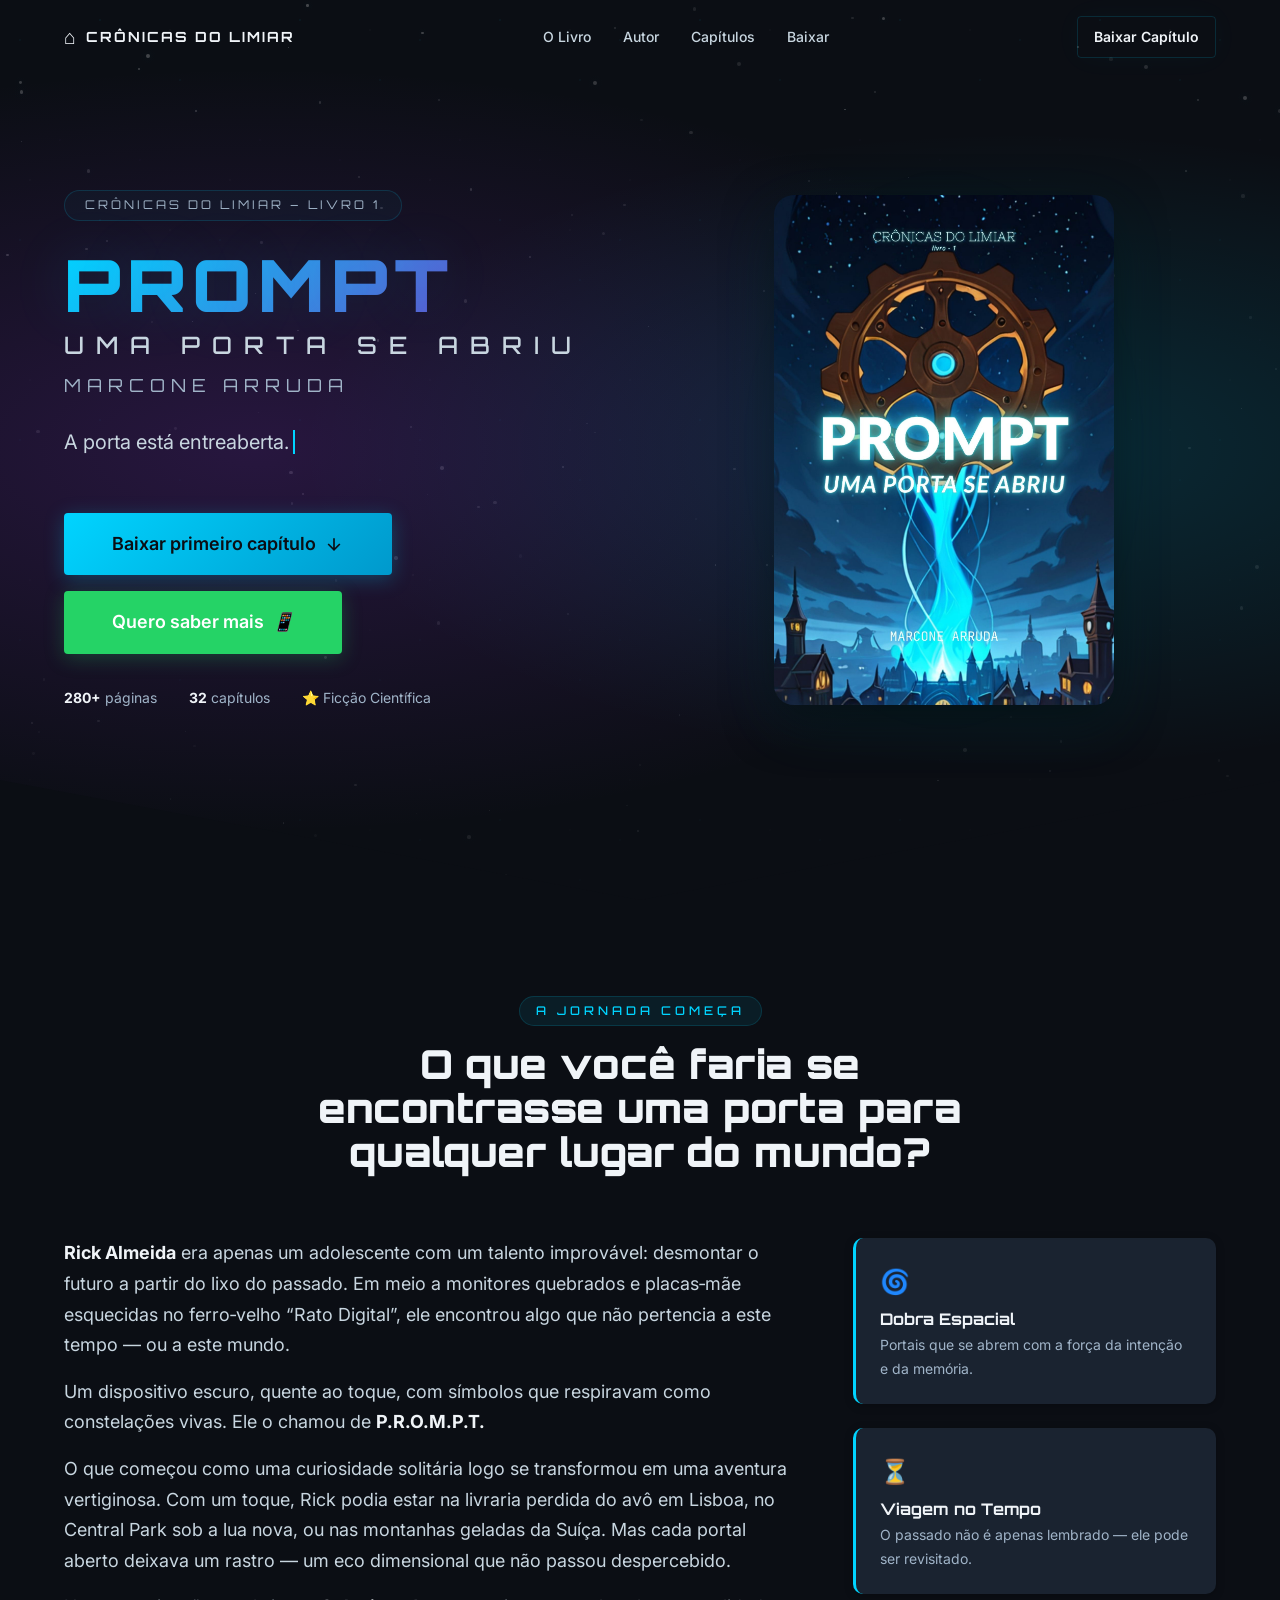
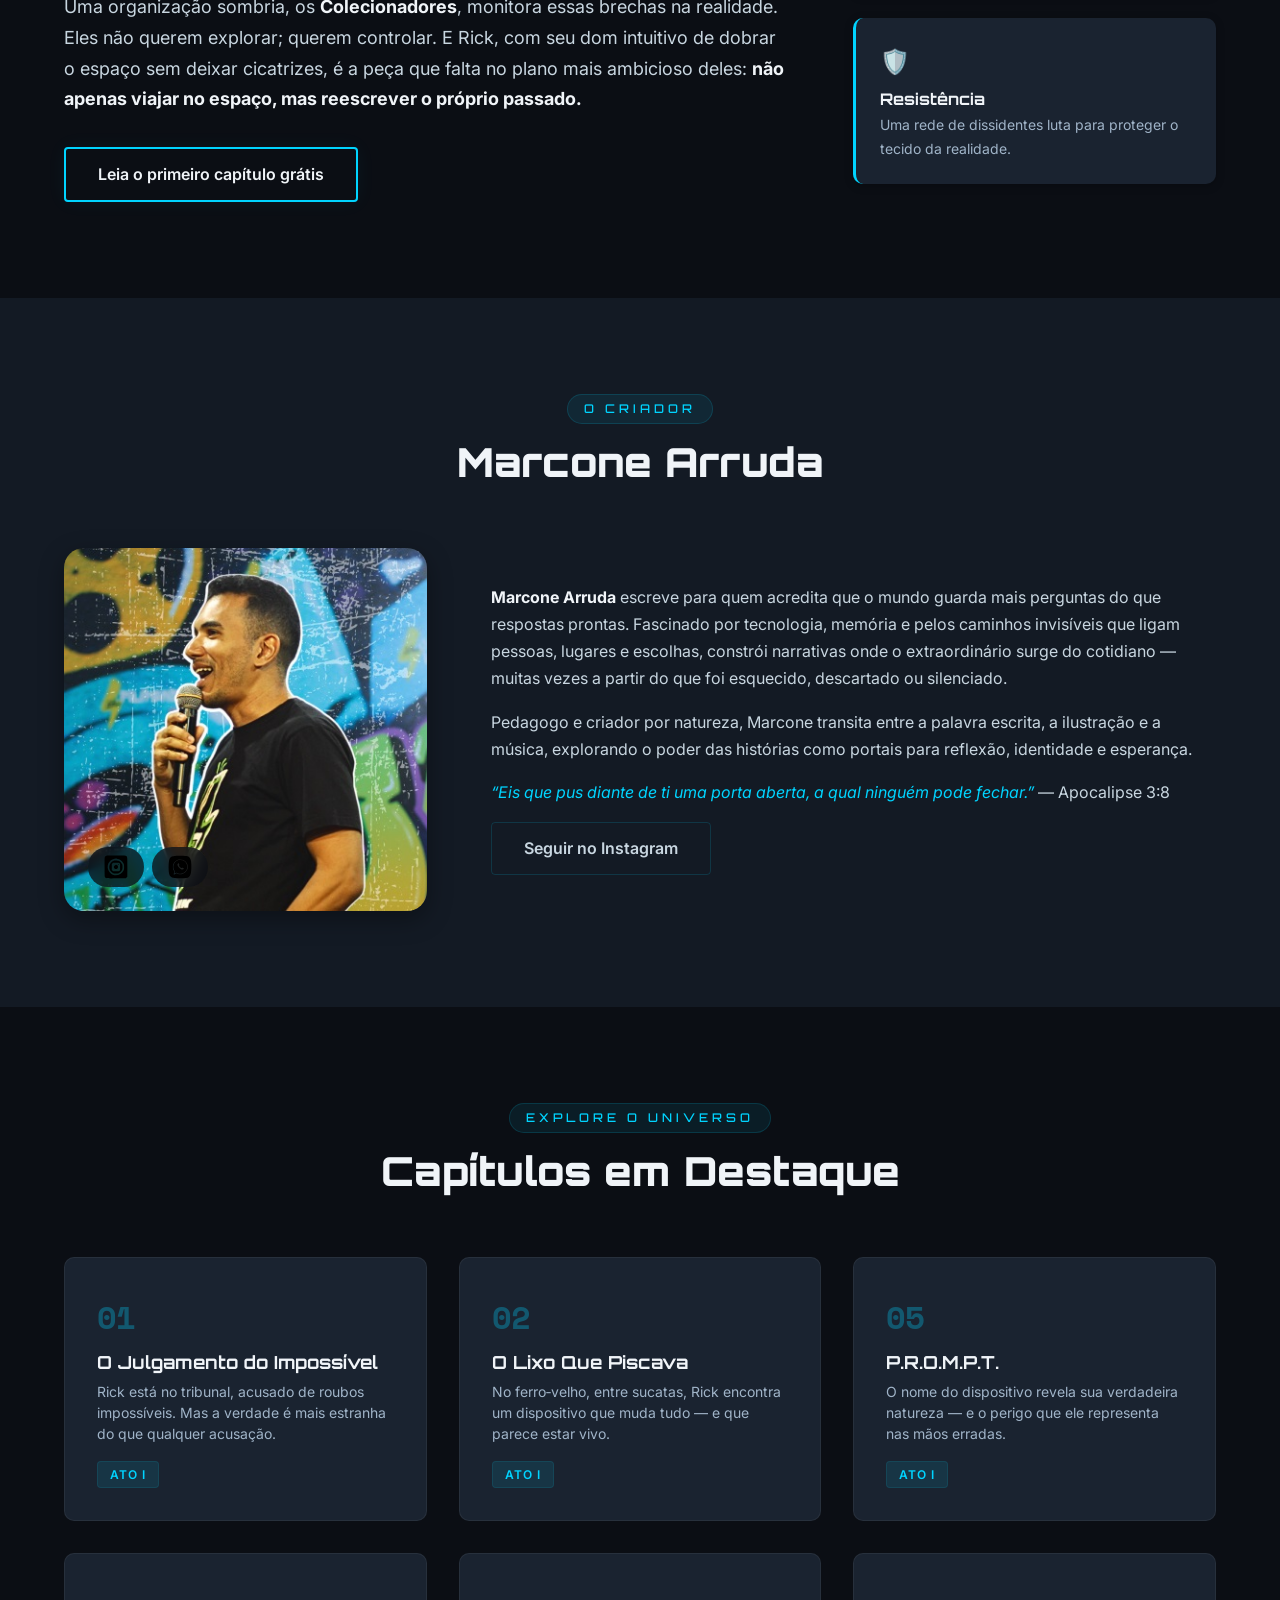
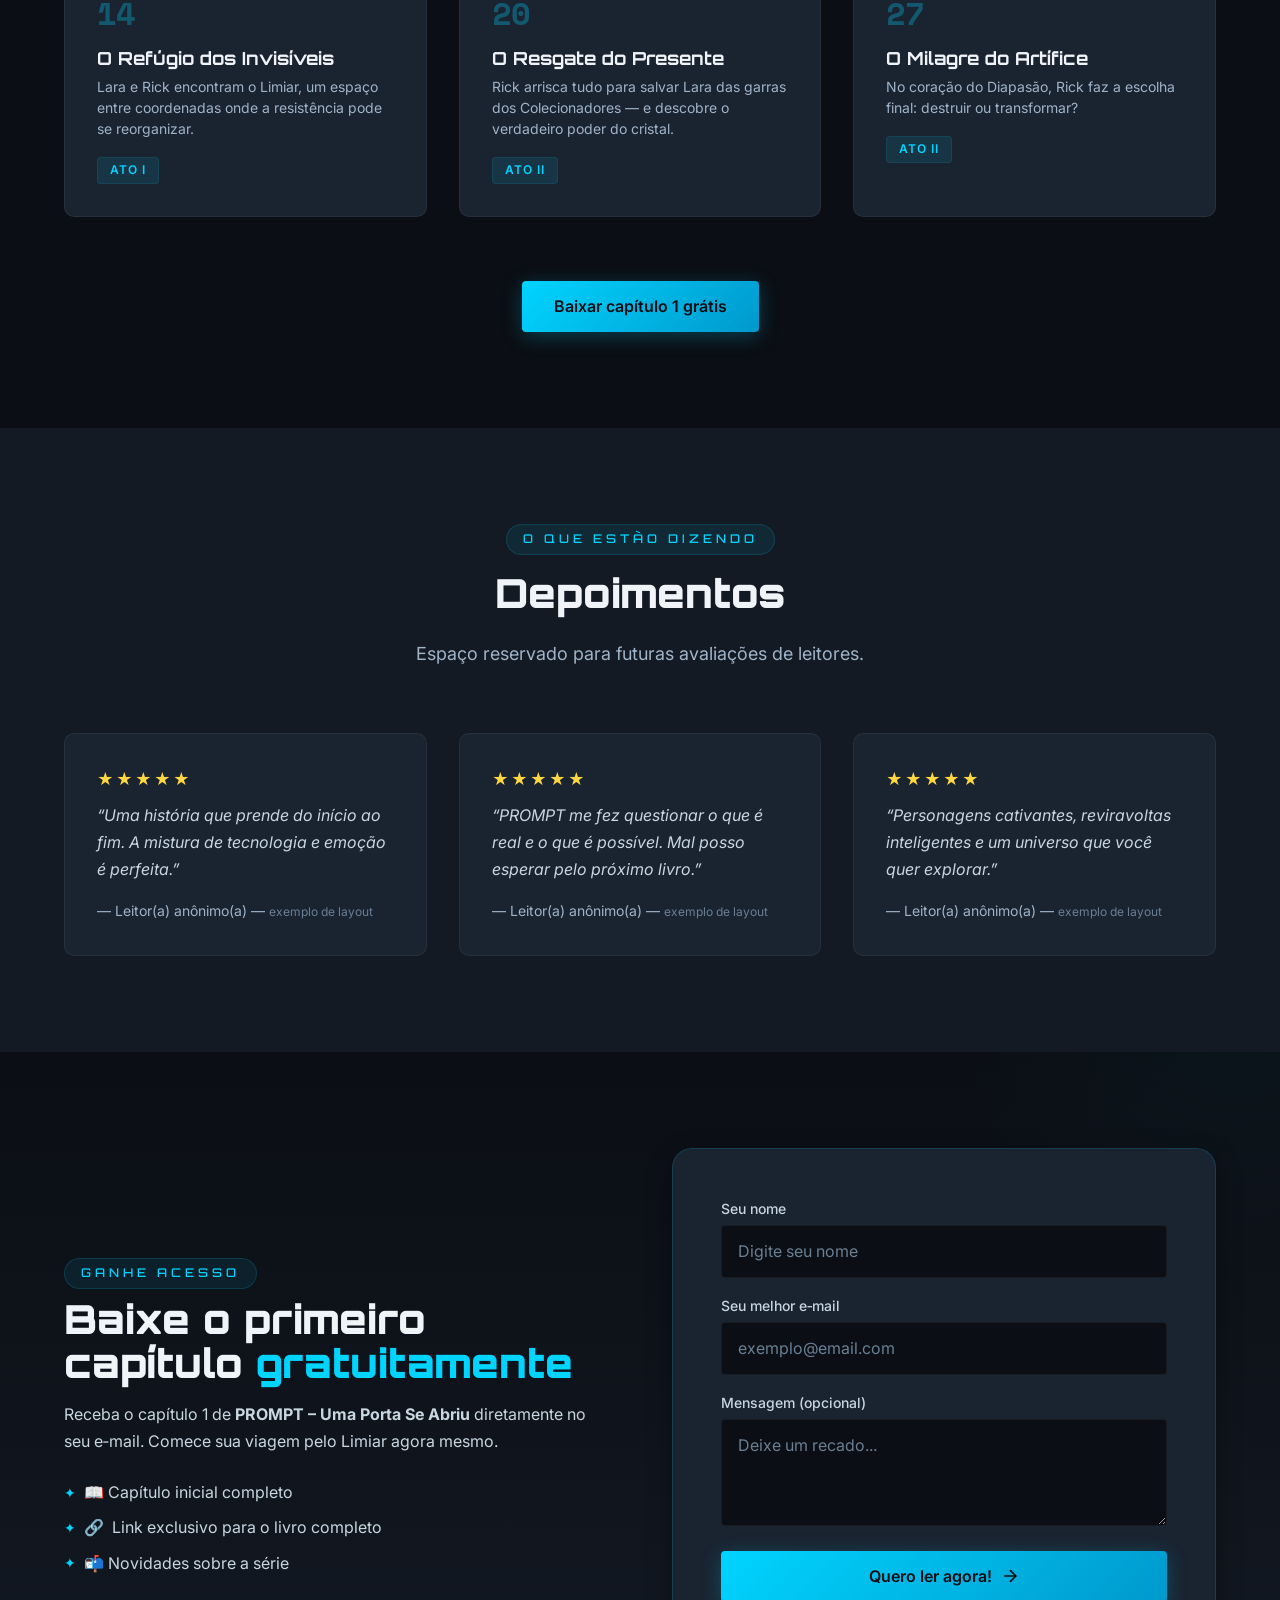
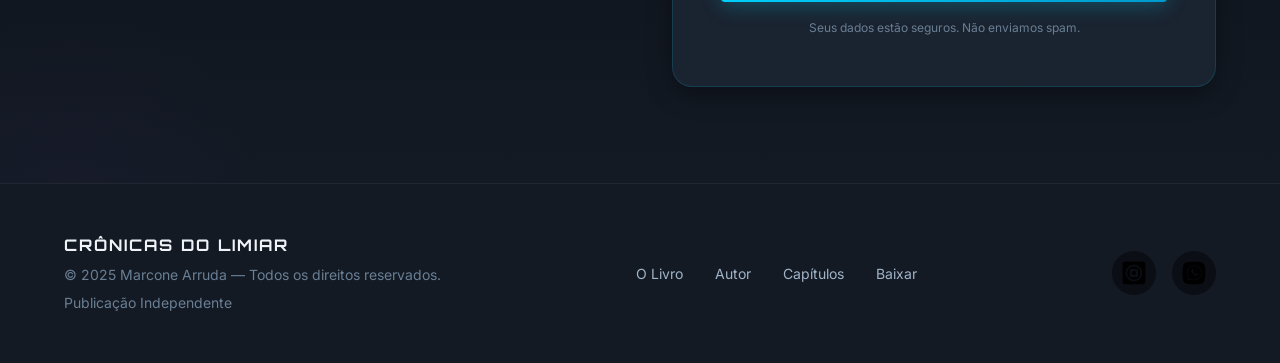
==== index.html @ 70760ee1 "Add files via upload" ====
<!DOCTYPE html>
<html lang="pt-BR">
<head>
    <meta charset="UTF-8" />
    <meta name="viewport" content="width=device-width, initial-scale=1.0" />
    <title>PROMPT – Uma Porta Se Abriu | Marcone Arruda</title>

    <!-- Meta Tags SEO -->
    <meta name="description" content="PROMPT – Uma Porta Se Abriu, livro de ficção científica de Marcone Arruda. Baixe o primeiro capítulo grátis e embarque em uma aventura interdimensional." />
    <meta name="robots" content="index, follow" />
    <link rel="canonical" href="https://marconearruda.com.br/prompt" />

    <!-- Open Graph -->
    <meta property="og:title" content="PROMPT – Uma Porta Se Abriu | Marcone Arruda" />
    <meta property="og:description" content="Viagem no tempo, portais dimensionais e mistério. Descubra o primeiro livro das Crônicas do Limiar." />
    <meta property="og:image" content="https://marconearruda.com.br/assets/capa-prompt.jpg" />
    <meta property="og:url" content="https://marconearruda.com.br/prompt" />
    <meta property="og:type" content="website" />

    <!-- Twitter Card -->
    <meta name="twitter:card" content="summary_large_image" />
    <meta name="twitter:title" content="PROMPT – Uma Porta Se Abriu" />
    <meta name="twitter:description" content="A porta está entreaberta. Você tem coragem de atravessar?" />

    <!-- Schema.org para Livro -->
    <script type="application/ld+json">
    {
        "@context": "https://schema.org",
        "@type": "Book",
        "name": "PROMPT – Uma Porta Se Abriu",
        "author": {
            "@type": "Person",
            "name": "Marcone Arruda"
        },
        "genre": "Ficção Científica",
        "description": "O que você faria se encontrasse uma porta para qualquer lugar do mundo? Rick Almeida descobre um dispositivo que dobra o espaço e o tempo, mas logo se vê caçado por uma organização que quer controlar o próprio tecido da realidade.",
        "inLanguage": "pt-BR",
        "publisher": "Publicação Independente",
        "datePublished": "2025"
    }
    </script>

    <!-- Favicon -->
    <link rel="icon" href="favicon.ico" type="image/x-icon" />
    <link rel="apple-touch-icon" href="assets/icons/icon-192.png" />

    <!-- Pré-conexão e pré-carregamento -->
    <link rel="preconnect" href="https://fonts.googleapis.com" />
    <link rel="preconnect" href="https://fonts.gstatic.com" crossorigin />
    <link href="https://fonts.googleapis.com/css2?family=Orbitron:wght@400;500;700;900&family=Inter:wght@300;400;600;700&family=Space+Mono:wght@400;700&display=swap" rel="stylesheet" />

    <!-- CSS -->
    <link rel="stylesheet" href="css/reset.css" />
    <link rel="stylesheet" href="css/variables.css" />
    <link rel="stylesheet" href="css/style.css" />
    <link rel="stylesheet" href="css/layout.css" />
    <link rel="stylesheet" href="css/components.css" />
    <link rel="stylesheet" href="css/animations.css" />
    <link rel="stylesheet" href="css/responsive.css" />
    <link rel="stylesheet" href="css/utilities.css" />

    <!-- Manifest PWA -->
    <link rel="manifest" href="manifest.json" />
</head>
<body>

    <!-- ============================================================
    HEADER
    ============================================================ -->
    <header class="header" id="header" role="banner">
        <div class="container header__inner">
            <div class="header__logo">
                <a href="#hero" aria-label="Página inicial">
                    <span class="logo-icon">⌂</span>
                    <span class="logo-text">CRÔNICAS DO LIMIAR</span>
                </a>
            </div>
            <nav class="header__nav" aria-label="Navegação principal">
                <ul class="nav__list">
                    <li><a href="#sobre">O Livro</a></li>
                    <li><a href="#autor">Autor</a></li>
                    <li><a href="#capitulos">Capítulos</a></li>
                    <li><a href="#baixar">Baixar</a></li>
                </ul>
            </nav>
            <div class="header__cta">
                <a href="#baixar" class="btn btn--glow btn--small">Baixar Capítulo</a>
            </div>
            <button class="header__menu-toggle" id="menuToggle" aria-label="Abrir menu" aria-expanded="false">
                <span></span><span></span><span></span>
            </button>
        </div>
    </header>

    <!-- ============================================================
    HERO
    ============================================================ -->
    <section class="hero" id="hero" aria-label="Destaque do livro PROMPT">
        <div class="hero__overlay"></div>
        <div class="hero__particles" id="particles"></div>
        <div class="container hero__inner">
            <div class="hero__content">
                <div class="hero__badge">CRÔNICAS DO LIMIAR – LIVRO 1</div>
                <h1 class="hero__title">
                    <span class="title-main">PROMPT</span>
                    <span class="title-sub">UMA PORTA SE ABRIU</span>
                </h1>
                <p class="hero__author">MARCONE ARRUDA</p>
                <p class="hero__tagline">
                    <span class="typing" id="typingEffect"></span>
                </p>
                <div class="hero__actions">
                    <a href="#baixar" class="btn btn--primary btn--large">
                        <span>Baixar primeiro capítulo</span>
                        <svg width="20" height="20" viewBox="0 0 24 24" fill="none" stroke="currentColor" stroke-width="2"><path d="M12 5v14M5 12l7 7 7-7"/></svg>
                    </a>
                    <a href="https://wa.link/zy3h8a" target="_blank" rel="noopener" class="btn btn--whatsapp btn--large">
                        <span>Quero saber mais</span>
                        <i class="icon-whatsapp" aria-hidden="true">📱</i>
                    </a>
                </div>
                <div class="hero__stats">
                    <span class="stat"><strong>280+</strong> páginas</span>
                    <span class="stat"><strong>32</strong> capítulos</span>
                    <span class="stat"><strong>⭐</strong> Ficção Científica</span>
                </div>
            </div>
            <div class="hero__mockup">
                <div class="mockup-book">
                    <img src="assets/images/capa-prompt.jpg" alt="Capa do livro PROMPT – Uma Porta Se Abriu" width="400" height="600" loading="lazy" />
                    <div class="mockup-glow"></div>
                </div>
            </div>
        </div>
        <div class="hero__shape-divider">
            <svg xmlns="http://www.w3.org/2000/svg" viewBox="0 0 1200 120" preserveAspectRatio="none">
                <path d="M0,0 L600,120 L1200,0 L1200,120 L0,120 Z" fill="var(--color-dark)"/>
            </svg>
        </div>
    </section>

    <!-- ============================================================
    SOBRE O LIVRO
    ============================================================ -->
    <section class="section about" id="sobre" aria-label="Sobre o livro">
        <div class="container">
            <div class="section__header">
                <span class="section__label">A Jornada Começa</span>
                <h2 class="section__title">O que você faria se encontrasse uma porta para qualquer lugar do mundo?</h2>
            </div>
            <div class="about__grid">
                <div class="about__text">
                    <p><strong>Rick Almeida</strong> era apenas um adolescente com um talento improvável: desmontar o futuro a partir do lixo do passado. Em meio a monitores quebrados e placas‑mãe esquecidas no ferro‑velho “Rato Digital”, ele encontrou algo que não pertencia a este tempo — ou a este mundo.</p>
                    <p>Um dispositivo escuro, quente ao toque, com símbolos que respiravam como constelações vivas. Ele o chamou de <strong>P.R.O.M.P.T.</strong></p>
                    <p>O que começou como uma curiosidade solitária logo se transformou em uma aventura vertiginosa. Com um toque, Rick podia estar na livraria perdida do avô em Lisboa, no Central Park sob a lua nova, ou nas montanhas geladas da Suíça. Mas cada portal aberto deixava um rastro — um eco dimensional que não passou despercebido.</p>
                    <p>Uma organização sombria, os <strong>Colecionadores</strong>, monitora essas brechas na realidade. Eles não querem explorar; querem controlar. E Rick, com seu dom intuitivo de dobrar o espaço sem deixar cicatrizes, é a peça que falta no plano mais ambicioso deles: <strong>não apenas viajar no espaço, mas reescrever o próprio passado.</strong></p>
                    <div class="about__cta">
                        <a href="#baixar" class="btn btn--secondary">Leia o primeiro capítulo grátis</a>
                    </div>
                </div>
                <div class="about__highlights">
                    <div class="highlight-card">
                        <span class="highlight-icon">🌀</span>
                        <h3>Dobra Espacial</h3>
                        <p>Portais que se abrem com a força da intenção e da memória.</p>
                    </div>
                    <div class="highlight-card">
                        <span class="highlight-icon">⏳</span>
                        <h3>Viagem no Tempo</h3>
                        <p>O passado não é apenas lembrado — ele pode ser revisitado.</p>
                    </div>
                    <div class="highlight-card">
                        <span class="highlight-icon">🛡️</span>
                        <h3>Resistência</h3>
                        <p>Uma rede de dissidentes luta para proteger o tecido da realidade.</p>
                    </div>
                </div>
            </div>
        </div>
    </section>

    <!-- ============================================================
    SOBRE O AUTOR
    ============================================================ -->
    <section class="section author" id="autor" aria-label="Sobre o autor">
        <div class="container">
            <div class="section__header">
                <span class="section__label">O Criador</span>
                <h2 class="section__title">Marcone Arruda</h2>
            </div>
            <div class="author__grid">
                <div class="author__photo">
                    <img src="assets/images/autor-marcone.jpg" alt="Marcone Arruda, autor de PROMPT" width="400" height="400" loading="lazy" />
                    <div class="author__social">
                        <a href="https://www.instagram.com/marconearruda.autor/#" target="_blank" rel="noopener" aria-label="Instagram">
                            <img src="assets/icons/instagram.svg" alt="Instagram" width="24" height="24" loading="lazy" />
                        </a>
                        <a href="https://wa.link/zy3h8a" target="_blank" rel="noopener" aria-label="WhatsApp">
                            <img src="assets/icons/whatsapp.svg" alt="WhatsApp" width="24" height="24" loading="lazy" />
                        </a>
                    </div>
                </div>
                <div class="author__bio">
                    <p><strong>Marcone Arruda</strong> escreve para quem acredita que o mundo guarda mais perguntas do que respostas prontas. Fascinado por tecnologia, memória e pelos caminhos invisíveis que ligam pessoas, lugares e escolhas, constrói narrativas onde o extraordinário surge do cotidiano — muitas vezes a partir do que foi esquecido, descartado ou silenciado.</p>
                    <p>Pedagogo e criador por natureza, Marcone transita entre a palavra escrita, a ilustração e a música, explorando o poder das histórias como portais para reflexão, identidade e esperança.</p>
                    <p><em>“Eis que pus diante de ti uma porta aberta, a qual ninguém pode fechar.”</em> — Apocalipse 3:8</p>
                    <a href="https://www.instagram.com/marconearruda.autor/#" target="_blank" rel="noopener" class="btn btn--outline">Seguir no Instagram</a>
                </div>
            </div>
        </div>
    </section>

    <!-- ============================================================
    CAPÍTULOS EM DESTAQUE
    ============================================================ -->
    <section class="section chapters" id="capitulos" aria-label="Capítulos em destaque">
        <div class="container">
            <div class="section__header">
                <span class="section__label">Explore o Universo</span>
                <h2 class="section__title">Capítulos em Destaque</h2>
            </div>
            <div class="chapters__grid">
                <article class="chapter-card">
                    <div class="chapter-card__number">01</div>
                    <h3>O Julgamento do Impossível</h3>
                    <p>Rick está no tribunal, acusado de roubos impossíveis. Mas a verdade é mais estranha do que qualquer acusação.</p>
                    <span class="chapter-card__badge">ATO I</span>
                </article>
                <article class="chapter-card">
                    <div class="chapter-card__number">02</div>
                    <h3>O Lixo Que Piscava</h3>
                    <p>No ferro‑velho, entre sucatas, Rick encontra um dispositivo que muda tudo — e que parece estar vivo.</p>
                    <span class="chapter-card__badge">ATO I</span>
                </article>
                <article class="chapter-card">
                    <div class="chapter-card__number">05</div>
                    <h3>P.R.O.M.P.T.</h3>
                    <p>O nome do dispositivo revela sua verdadeira natureza — e o perigo que ele representa nas mãos erradas.</p>
                    <span class="chapter-card__badge">ATO I</span>
                </article>
                <article class="chapter-card">
                    <div class="chapter-card__number">14</div>
                    <h3>O Refúgio dos Invisíveis</h3>
                    <p>Lara e Rick encontram o Limiar, um espaço entre coordenadas onde a resistência pode se reorganizar.</p>
                    <span class="chapter-card__badge">ATO I</span>
                </article>
                <article class="chapter-card">
                    <div class="chapter-card__number">20</div>
                    <h3>O Resgate do Presente</h3>
                    <p>Rick arrisca tudo para salvar Lara das garras dos Colecionadores — e descobre o verdadeiro poder do cristal.</p>
                    <span class="chapter-card__badge">ATO II</span>
                </article>
                <article class="chapter-card">
                    <div class="chapter-card__number">27</div>
                    <h3>O Milagre do Artífice</h3>
                    <p>No coração do Diapasão, Rick faz a escolha final: destruir ou transformar?</p>
                    <span class="chapter-card__badge">ATO II</span>
                </article>
            </div>
            <div class="chapters__cta">
                <a href="#baixar" class="btn btn--primary">Baixar capítulo 1 grátis</a>
            </div>
        </div>
    </section>

    <!-- ============================================================
    DEPOIMENTOS ILUSTRATIVOS
    ============================================================ -->
    <section class="section testimonials" id="depoimentos" aria-label="Depoimentos">
        <div class="container">
            <div class="section__header">
                <span class="section__label">O que estão dizendo</span>
                <h2 class="section__title">Depoimentos</h2>
                <p class="section__subtitle">Espaço reservado para futuras avaliações de leitores.</p>
            </div>
            <div class="testimonials__grid">
                <div class="testimonial-card">
                    <div class="testimonial-card__stars">★★★★★</div>
                    <blockquote>
                        <p>“Uma história que prende do início ao fim. A mistura de tecnologia e emoção é perfeita.”</p>
                    </blockquote>
                    <cite>— Leitor(a) anônimo(a) — <span>exemplo de layout</span></cite>
                </div>
                <div class="testimonial-card">
                    <div class="testimonial-card__stars">★★★★★</div>
                    <blockquote>
                        <p>“PROMPT me fez questionar o que é real e o que é possível. Mal posso esperar pelo próximo livro.”</p>
                    </blockquote>
                    <cite>— Leitor(a) anônimo(a) — <span>exemplo de layout</span></cite>
                </div>
                <div class="testimonial-card">
                    <div class="testimonial-card__stars">★★★★★</div>
                    <blockquote>
                        <p>“Personagens cativantes, reviravoltas inteligentes e um universo que você quer explorar.”</p>
                    </blockquote>
                    <cite>— Leitor(a) anônimo(a) — <span>exemplo de layout</span></cite>
                </div>
            </div>
        </div>
    </section>

    <!-- ============================================================
    BAIXAR / FORMULÁRIO
    ============================================================ -->
    <section class="section download" id="baixar" aria-label="Baixe o primeiro capítulo">
        <div class="container">
            <div class="download__wrapper">
                <div class="download__content">
                    <span class="section__label">Ganhe acesso</span>
                    <h2 class="section__title">Baixe o primeiro capítulo <span>gratuitamente</span></h2>
                    <p>Receba o capítulo 1 de <strong>PROMPT – Uma Porta Se Abriu</strong> diretamente no seu e‑mail. Comece sua viagem pelo Limiar agora mesmo.</p>
                    <ul class="download__benefits">
                        <li>📖 Capítulo inicial completo</li>
                        <li>🔗 <a href="https://clubedeautores.com.br/livro/prompt-uma-porta-se-abriu" target="_blank" rel="noopener">Link exclusivo para o livro completo</a></li>
                        <li>📬 Novidades sobre a série</li>
                    </ul>
                </div>
                <div class="download__form">
                    <form id="captureForm" action="https://api.staticforms.dev/submit" method="POST" novalidate>
                        <input type="hidden" name="apiKey" value="sf_b28b453bf885be88f89f8e34" />
                        <input type="hidden" name="subject" value="Novo lead - PROMPT" />
                        <input type="hidden" name="redirectTo" value="https://marconearruda.com.br/obrigado" />

                        <div class="form-group">
                            <label for="formName">Seu nome</label>
                            <input type="text" id="formName" name="name" placeholder="Digite seu nome" required />
                        </div>
                        <div class="form-group">
                            <label for="formEmail">Seu melhor e‑mail</label>
                            <input type="email" id="formEmail" name="email" placeholder="exemplo@email.com" required />
                        </div>
                        <div class="form-group">
                            <label for="formMessage">Mensagem (opcional)</label>
                            <textarea id="formMessage" name="message" rows="3" placeholder="Deixe um recado..."></textarea>
                        </div>
                        <button type="submit" class="btn btn--primary btn--full">
                            <span>Quero ler agora!</span>
                            <svg width="20" height="20" viewBox="0 0 24 24" fill="none" stroke="currentColor" stroke-width="2"><path d="M5 12h14M12 5l7 7-7 7"/></svg>
                        </button>
                        <p class="form-note">Seus dados estão seguros. Não enviamos spam.</p>
                    </form>
                </div>
            </div>
        </div>
    </section>

    <!-- ============================================================
    RODAPÉ
    ============================================================ -->
    <footer class="footer" role="contentinfo">
        <div class="container footer__inner">
            <div class="footer__brand">
                <span class="footer__logo">CRÔNICAS DO LIMIAR</span>
                <p>© 2025 Marcone Arruda — Todos os direitos reservados.</p>
                <p>Publicação Independente</p>
            </div>
            <nav class="footer__nav" aria-label="Navegação do rodapé">
                <ul>
                    <li><a href="#sobre">O Livro</a></li>
                    <li><a href="#autor">Autor</a></li>
                    <li><a href="#capitulos">Capítulos</a></li>
                    <li><a href="#baixar">Baixar</a></li>
                </ul>
            </nav>
            <div class="footer__social">
    <a href="https://www.instagram.com/marconearruda.autor/#" target="_blank" rel="noopener" aria-label="Instagram">
        <img src="assets/icons/instagram.svg" alt="Instagram" width="24" height="24" loading="lazy" />
    </a>
    <a href="https://wa.link/zy3h8a" target="_blank" rel="noopener" aria-label="WhatsApp">
        <img src="assets/icons/whatsapp.svg" alt="WhatsApp" width="24" height="24" loading="lazy" onerror="this.style.display='none'; this.nextElementSibling.style.display='inline';" />
        <span class="social-fallback" style="display:none; font-size:24px;">📱</span>
    </a>
</div>
    </footer>

    <!-- ============================================================
    SCRIPTS
    ============================================================ -->
    <script src="js/script.js" defer></script>
    <script src="js/animations.js" defer></script>
    <script src="js/interactions.js" defer></script>
    <script src="js/navigation.js" defer></script>
    <script src="js/effects.js" defer></script>

    <!-- Service Worker -->
    <script>
        if ('serviceWorker' in navigator) {
            navigator.serviceWorker.register('/service-worker.js')
                .then(() => console.log('Service Worker registrado com sucesso.'));
        }
    </script>
</body>
</html>
---- css/variables.css ----
/* ============================================================
   VARIÁVEIS — DESIGN SYSTEM
   ============================================================ */
:root {
    /* --- Cores --- */
    --color-primary: #00d4ff;
    --color-primary-dark: #0099cc;
    --color-primary-glow: rgba(0, 212, 255, 0.3);

    --color-secondary: #7b2fbe;
    --color-secondary-dark: #5a1f8a;
    --color-secondary-glow: rgba(123, 47, 190, 0.3);

    --color-dark: #0b0e14;
    --color-dark-surface: #131a24;
    --color-dark-card: #1a2330;

    --color-light: #f0f4f8;
    --color-light-muted: #c8d6e0;

    --color-muted: #a0b4c8;
    --color-muted-dark: #6a7f94;

    --color-border: rgba(255, 255, 255, 0.06);
    --color-border-strong: rgba(0, 212, 255, 0.15);

    --color-success: #00e676;
    --color-warning: #ffd740;
    --color-danger: #ff5252;

    /* --- Tipografia --- */
    --font-heading: 'Orbitron', 'Inter', sans-serif;
    --font-body: 'Inter', 'Segoe UI', system-ui, sans-serif;
    --font-mono: 'Space Mono', 'Fira Code', monospace;

    --font-size-base: 1rem;        /* 16px */
    --font-size-sm: 0.875rem;      /* 14px */
    --font-size-xs: 0.75rem;       /* 12px */
    --font-size-lg: 1.125rem;      /* 18px */
    --font-size-xl: 1.25rem;       /* 20px */
    --font-size-2xl: 1.5rem;       /* 24px */
    --font-size-3xl: 2rem;         /* 32px */
    --font-size-4xl: 2.5rem;       /* 40px */
    --font-size-5xl: 3.25rem;      /* 52px */
    --font-size-6xl: 4.5rem;       /* 72px */

    --line-height-tight: 1.1;
    --line-height-normal: 1.5;
    --line-height-relaxed: 1.7;

    --font-weight-light: 300;
    --font-weight-regular: 400;
    --font-weight-medium: 500;
    --font-weight-semibold: 600;
    --font-weight-bold: 700;
    --font-weight-black: 900;

    /* --- Espaçamento --- */
    --space-xs: 0.25rem;   /* 4px */
    --space-sm: 0.5rem;    /* 8px */
    --space-md: 0.75rem;   /* 12px */
    --space-base: 1rem;    /* 16px */
    --space-lg: 1.5rem;    /* 24px */
    --space-xl: 2rem;      /* 32px */
    --space-2xl: 3rem;     /* 48px */
    --space-3xl: 4rem;     /* 64px */
    --space-4xl: 6rem;     /* 96px */
    --space-5xl: 8rem;     /* 128px */

    /* --- Container --- */
    --container-max: 1200px;
    --container-padding: 1.5rem;

    /* --- Bordas --- */
    --radius-sm: 4px;
    --radius-md: 10px;
    --radius-lg: 20px;
    --radius-xl: 30px;
    --radius-full: 9999px;

    /* --- Sombras --- */
    --shadow-sm: 0 2px 8px rgba(0, 0, 0, 0.25);
    --shadow-md: 0 8px 24px rgba(0, 0, 0, 0.35);
    --shadow-lg: 0 16px 48px rgba(0, 0, 0, 0.5);
    --shadow-glow: 0 0 40px var(--color-primary-glow);
    --shadow-glow-secondary: 0 0 40px var(--color-secondary-glow);

    /* --- Transições --- */
    --transition-fast: 0.15s ease;
    --transition-base: 0.3s cubic-bezier(0.4, 0, 0.2, 1);
    --transition-slow: 0.6s cubic-bezier(0.4, 0, 0.2, 1);
    --transition-bounce: 0.5s cubic-bezier(0.34, 1.56, 0.64, 1);

    /* --- Z-index --- */
    --z-header: 1000;
    --z-overlay: 100;
    --z-modal: 2000;
    --z-toast: 3000;
}
---- css/style.css ----
/* ============================================================
   ESTILOS GLOBAIS
   ============================================================ */
body {
    background-color: var(--color-dark);
    color: var(--color-light);
}

/* --- Scrollbar --- */
::-webkit-scrollbar {
    width: 8px;
    height: 8px;
}
::-webkit-scrollbar-track {
    background: var(--color-dark-surface);
}
::-webkit-scrollbar-thumb {
    background: var(--color-primary);
    border-radius: var(--radius-full);
}
::-webkit-scrollbar-thumb:hover {
    background: var(--color-primary-dark);
}

/* --- Seleção --- */
::selection {
    background: var(--color-primary);
    color: var(--color-dark);
}

/* --- Links --- */
a {
    transition: color var(--transition-base);
}
a:hover {
    color: var(--color-primary);
}

/* --- Headings --- */
h1, h2, h3, h4, h5, h6 {
    font-family: var(--font-heading);
    font-weight: var(--font-weight-bold);
    line-height: var(--line-height-tight);
    color: var(--color-light);
}

h1 { font-size: var(--font-size-5xl); }
h2 { font-size: var(--font-size-4xl); }
h3 { font-size: var(--font-size-2xl); }
h4 { font-size: var(--font-size-xl); }

/* --- Section padrão --- */
.section {
    padding: var(--space-4xl) 0;
    position: relative;
}

.section__header {
    text-align: center;
    max-width: 720px;
    margin: 0 auto var(--space-3xl);
}

.section__label {
    display: inline-block;
    font-family: var(--font-heading);
    font-weight: var(--font-weight-medium);
    font-size: var(--font-size-xs);
    letter-spacing: 4px;
    text-transform: uppercase;
    color: var(--color-primary);
    background: rgba(0, 212, 255, 0.08);
    padding: 0.25rem 1rem;
    border-radius: var(--radius-full);
    border: 1px solid rgba(0, 212, 255, 0.15);
    margin-bottom: var(--space-base);
}

.section__title {
    font-size: var(--font-size-4xl);
    font-weight: var(--font-weight-black);
    margin-bottom: var(--space-lg);
}
.section__title span {
    color: var(--color-primary);
}

.section__subtitle {
    font-size: var(--font-size-lg);
    color: var(--color-muted);
    max-width: 600px;
    margin: 0 auto;
}

/* ============================================================
   HERO
   ============================================================ */
.hero {
    position: relative;
    min-height: 100vh;
    display: flex;
    align-items: center;
    overflow: hidden;
    background: var(--color-dark);
}

.hero__overlay {
    position: absolute;
    inset: 0;
    background:
        radial-gradient(ellipse at 20% 50%, rgba(123, 47, 190, 0.25) 0%, transparent 60%),
        radial-gradient(ellipse at 80% 50%, rgba(0, 212, 255, 0.15) 0%, transparent 50%),
        linear-gradient(180deg, rgba(11, 14, 20, 0.7) 0%, rgba(11, 14, 20, 0.9) 100%);
    z-index: 1;
}

.hero__particles {
    position: absolute;
    inset: 0;
    z-index: 0;
    pointer-events: none;
    background-image:
        radial-gradient(1px 1px at 10% 20%, rgba(0, 212, 255, 0.4), transparent),
        radial-gradient(1px 1px at 30% 70%, rgba(123, 47, 190, 0.3), transparent),
        radial-gradient(1px 1px at 50% 10%, rgba(0, 212, 255, 0.5), transparent),
        radial-gradient(1px 1px at 70% 80%, rgba(123, 47, 190, 0.3), transparent),
        radial-gradient(1px 1px at 90% 40%, rgba(0, 212, 255, 0.4), transparent),
        radial-gradient(1px 1px at 15% 90%, rgba(255, 255, 255, 0.2), transparent),
        radial-gradient(1px 1px at 85% 15%, rgba(255, 255, 255, 0.2), transparent);
    background-size: 200px 200px;
    background-repeat: repeat;
    animation: particlesDrift 60s linear infinite;
}

@keyframes particlesDrift {
    0% { transform: translate(0, 0); }
    100% { transform: translate(-100px, -100px); }
}

.hero__inner {
    position: relative;
    z-index: 2;
    display: grid;
    grid-template-columns: 1fr 1fr;
    gap: var(--space-3xl);
    align-items: center;
    padding: var(--space-4xl) 0;
}

.hero__badge {
    display: inline-block;
    font-family: var(--font-heading);
    font-size: var(--font-size-xs);
    letter-spacing: 3px;
    text-transform: uppercase;
    color: var(--color-muted);
    border: 1px solid var(--color-border-strong);
    padding: 0.25rem 1.25rem;
    border-radius: var(--radius-full);
    margin-bottom: var(--space-lg);
    background: rgba(0, 212, 255, 0.03);
}

.hero__title {
    margin-bottom: var(--space-md);
}
.hero__title .title-main {
    display: block;
    font-size: var(--font-size-6xl);
    font-weight: var(--font-weight-black);
    letter-spacing: 6px;
    background: linear-gradient(135deg, var(--color-primary), var(--color-secondary));
    -webkit-background-clip: text;
    -webkit-text-fill-color: transparent;
    background-clip: text;
    text-shadow: 0 0 60px rgba(0, 212, 255, 0.15);
}
.hero__title .title-sub {
    display: block;
    font-size: var(--font-size-2xl);
    font-weight: var(--font-weight-medium);
    letter-spacing: 12px;
    color: var(--color-light-muted);
    margin-top: var(--space-sm);
}

.hero__author {
    font-family: var(--font-heading);
    font-size: var(--font-size-lg);
    letter-spacing: 6px;
    color: var(--color-muted);
    margin-bottom: var(--space-lg);
}

.hero__tagline {
    font-size: var(--font-size-xl);
    color: var(--color-light-muted);
    max-width: 480px;
    margin-bottom: var(--space-2xl);
    min-height: 2.5rem;
}
.hero__tagline .typing {
    border-right: 2px solid var(--color-primary);
    padding-right: 4px;
}

.hero__actions {
    display: flex;
    flex-wrap: wrap;
    gap: var(--space-base);
    margin-bottom: var(--space-xl);
}

.hero__stats {
    display: flex;
    gap: var(--space-xl);
    font-size: var(--font-size-sm);
    color: var(--color-muted);
}
.hero__stats .stat strong {
    color: var(--color-light);
    font-weight: var(--font-weight-bold);
}

/* --- Mockup do livro --- */
.hero__mockup {
    display: flex;
    justify-content: center;
    align-items: center;
}
.mockup-book {
    position: relative;
    max-width: 340px;
    width: 100%;
    border-radius: var(--radius-lg);
    box-shadow: var(--shadow-lg), 0 20px 60px rgba(0, 212, 255, 0.08);
    transition: transform var(--transition-slow), box-shadow var(--transition-slow);
}
.mockup-book:hover {
    transform: translateY(-12px) scale(1.02);
    box-shadow: var(--shadow-lg), 0 30px 80px rgba(0, 212, 255, 0.15);
}
.mockup-book img {
    border-radius: var(--radius-lg);
    width: 100%;
    height: auto;
    display: block;
}
.mockup-glow {
    position: absolute;
    inset: -20px;
    border-radius: var(--radius-xl);
    background: radial-gradient(ellipse at center, rgba(0, 212, 255, 0.12), transparent 70%);
    z-index: -1;
    filter: blur(20px);
    animation: glowPulse 4s ease-in-out infinite;
}

@keyframes glowPulse {
    0%, 100% { opacity: 0.5; transform: scale(1); }
    50% { opacity: 1; transform: scale(1.05); }
}

/* --- Shape Divider --- */
.hero__shape-divider {
    position: absolute;
    bottom: 0;
    left: 0;
    width: 100%;
    z-index: 2;
    pointer-events: none;
    line-height: 0;
}
.hero__shape-divider svg {
    display: block;
    width: 100%;
    height: 120px;
}

/* ============================================================
   SOBRE
   ============================================================ */
.about__grid {
    display: grid;
    grid-template-columns: 2fr 1fr;
    gap: var(--space-3xl);
    align-items: start;
}

.about__text p {
    margin-bottom: var(--space-base);
    color: var(--color-light-muted);
    font-size: var(--font-size-lg);
    line-height: var(--line-height-relaxed);
}
.about__text p strong {
    color: var(--color-light);
}

.about__cta {
    margin-top: var(--space-xl);
}

.about__highlights {
    display: flex;
    flex-direction: column;
    gap: var(--space-lg);
}
.highlight-card {
    background: var(--color-dark-card);
    padding: var(--space-lg);
    border-radius: var(--radius-md);
    border-left: 3px solid var(--color-primary);
    transition: transform var(--transition-base), box-shadow var(--transition-base);
    box-shadow: var(--shadow-sm);
}
.highlight-card:hover {
    transform: translateX(6px);
    box-shadow: var(--shadow-md);
}
.highlight-card .highlight-icon {
    font-size: var(--font-size-2xl);
    display: block;
    margin-bottom: var(--space-sm);
}
.highlight-card h3 {
    font-size: var(--font-size-base);
    font-weight: var(--font-weight-bold);
    margin-bottom: var(--space-xs);
}
.highlight-card p {
    font-size: var(--font-size-sm);
    color: var(--color-muted);
}

/* ============================================================
   AUTOR
   ============================================================ */
.author {
    background: var(--color-dark-surface);
}

.author__grid {
    display: grid;
    grid-template-columns: 1fr 2fr;
    gap: var(--space-3xl);
    align-items: center;
}

.author__photo {
    position: relative;
    border-radius: var(--radius-lg);
    overflow: hidden;
    box-shadow: var(--shadow-md);
}
.author__photo img {
    width: 100%;
    aspect-ratio: 1 / 1;
    object-fit: cover;
    display: block;
    transition: transform var(--transition-slow);
}
.author__photo:hover img {
    transform: scale(1.02);
}
.author__social {
    position: absolute;
    bottom: var(--space-lg);
    left: var(--space-lg);
    display: flex;
    gap: var(--space-sm);
}
.author__social a {
    background: rgba(11, 14, 20, 0.75);
    backdrop-filter: blur(8px);
    padding: var(--space-sm) var(--space-base);
    border-radius: var(--radius-full);
    font-size: var(--font-size-lg);
    color: var(--color-light);
    transition: transform var(--transition-base), background var(--transition-base);
}
.author__social a:hover {
    transform: scale(1.1);
    background: var(--color-primary);
    color: var(--color-dark);
}

.author__bio p {
    margin-bottom: var(--space-base);
    color: var(--color-light-muted);
    font-size: var(--font-size-base);
    line-height: var(--line-height-relaxed);
}
.author__bio p strong {
    color: var(--color-light);
}
.author__bio p em {
    color: var(--color-primary);
    font-style: italic;
}

/* ============================================================
   CAPÍTULOS
   ============================================================ */
.chapters__grid {
    display: grid;
    grid-template-columns: repeat(3, 1fr);
    gap: var(--space-xl);
    margin-bottom: var(--space-3xl);
}

.chapter-card {
    background: var(--color-dark-card);
    padding: var(--space-xl);
    border-radius: var(--radius-md);
    border: 1px solid var(--color-border);
    transition: transform var(--transition-base), border-color var(--transition-base), box-shadow var(--transition-base);
    position: relative;
    overflow: hidden;
}
.chapter-card::before {
    content: '';
    position: absolute;
    top: 0;
    left: 0;
    right: 0;
    height: 3px;
    background: linear-gradient(90deg, var(--color-primary), var(--color-secondary));
    opacity: 0;
    transition: opacity var(--transition-base);
}
.chapter-card:hover {
    transform: translateY(-6px);
    border-color: var(--color-border-strong);
    box-shadow: var(--shadow-md);
}
.chapter-card:hover::before {
    opacity: 1;
}

.chapter-card__number {
    font-family: var(--font-mono);
    font-size: var(--font-size-3xl);
    font-weight: var(--font-weight-bold);
    color: var(--color-primary);
    opacity: 0.3;
    margin-bottom: var(--space-sm);
    letter-spacing: -1px;
}
.chapter-card h3 {
    font-size: var(--font-size-lg);
    font-weight: var(--font-weight-bold);
    margin-bottom: var(--space-sm);
    color: var(--color-light);
}
.chapter-card p {
    font-size: var(--font-size-sm);
    color: var(--color-muted);
    line-height: var(--line-height-normal);
    margin-bottom: var(--space-base);
}
.chapter-card__badge {
    display: inline-block;
    font-size: var(--font-size-xs);
    font-weight: var(--font-weight-semibold);
    text-transform: uppercase;
    letter-spacing: 1px;
    padding: 0.15rem 0.75rem;
    border-radius: var(--radius-sm);
    background: rgba(0, 212, 255, 0.1);
    color: var(--color-primary);
    border: 1px solid rgba(0, 212, 255, 0.1);
}

.chapters__cta {
    text-align: center;
}

/* ============================================================
   DEPOIMENTOS
   ============================================================ */
.testimonials {
    background: var(--color-dark-surface);
}

.testimonials__grid {
    display: grid;
    grid-template-columns: repeat(3, 1fr);
    gap: var(--space-xl);
}

.testimonial-card {
    background: var(--color-dark-card);
    padding: var(--space-xl);
    border-radius: var(--radius-md);
    border: 1px solid var(--color-border);
    transition: transform var(--transition-base), box-shadow var(--transition-base);
}
.testimonial-card:hover {
    transform: translateY(-4px);
    box-shadow: var(--shadow-md);
}
.testimonial-card__stars {
    color: #ffd740;
    font-size: var(--font-size-base);
    letter-spacing: 2px;
    margin-bottom: var(--space-sm);
}
.testimonial-card blockquote {
    font-style: italic;
    color: var(--color-light-muted);
    font-size: var(--font-size-base);
    line-height: var(--line-height-relaxed);
    margin-bottom: var(--space-base);
}
.testimonial-card cite {
    font-style: normal;
    font-size: var(--font-size-sm);
    color: var(--color-muted);
    display: block;
}
.testimonial-card cite span {
    font-size: var(--font-size-xs);
    color: var(--color-muted-dark);
}

/* ============================================================
   DOWNLOAD / FORMULÁRIO
   ============================================================ */
.download {
    background: linear-gradient(180deg, var(--color-dark) 0%, var(--color-dark-surface) 100%);
    position: relative;
    overflow: hidden;
}
.download::before {
    content: '';
    position: absolute;
    top: -50%;
    right: -20%;
    width: 600px;
    height: 600px;
    background: radial-gradient(circle, rgba(0, 212, 255, 0.04), transparent 70%);
    border-radius: 50%;
    pointer-events: none;
}
.download::after {
    content: '';
    position: absolute;
    bottom: -30%;
    left: -10%;
    width: 400px;
    height: 400px;
    background: radial-gradient(circle, rgba(123, 47, 190, 0.04), transparent 70%);
    border-radius: 50%;
    pointer-events: none;
}

.download__wrapper {
    position: relative;
    z-index: 1;
    display: grid;
    grid-template-columns: 1fr 1fr;
    gap: var(--space-3xl);
    align-items: center;
}

.download__content .section__label {
    margin-bottom: var(--space-sm);
}
.download__content .section__title {
    margin-bottom: var(--space-base);
}
.download__content p {
    color: var(--color-light-muted);
    font-size: var(--font-size-base);
    line-height: var(--line-height-relaxed);
    margin-bottom: var(--space-lg);
}

.download__benefits {
    display: flex;
    flex-direction: column;
    gap: var(--space-sm);
}
.download__benefits li {
    font-size: var(--font-size-base);
    color: var(--color-light-muted);
    display: flex;
    align-items: center;
    gap: var(--space-sm);
}
.download__benefits li::before {
    content: '✦';
    color: var(--color-primary);
    font-size: var(--font-size-sm);
}

.download__form {
    background: var(--color-dark-card);
    padding: var(--space-2xl);
    border-radius: var(--radius-lg);
    border: 1px solid var(--color-border-strong);
    backdrop-filter: blur(4px);
    box-shadow: var(--shadow-md);
}

.form-group {
    margin-bottom: var(--space-base);
}
.form-group label {
    display: block;
    font-size: var(--font-size-sm);
    font-weight: var(--font-weight-medium);
    color: var(--color-light-muted);
    margin-bottom: var(--space-xs);
}
.form-group input,
.form-group textarea {
    width: 100%;
    padding: var(--space-md) var(--space-base);
    background: var(--color-dark);
    border: 1px solid var(--color-border);
    border-radius: var(--radius-sm);
    color: var(--color-light);
    transition: border-color var(--transition-base), box-shadow var(--transition-base);
    font-size: var(--font-size-base);
}
.form-group input:focus,
.form-group textarea:focus {
    outline: none;
    border-color: var(--color-primary);
    box-shadow: 0 0 0 3px rgba(0, 212, 255, 0.1);
}
.form-group input::placeholder,
.form-group textarea::placeholder {
    color: var(--color-muted-dark);
}

.form-note {
    font-size: var(--font-size-xs);
    color: var(--color-muted-dark);
    text-align: center;
    margin-top: var(--space-base);
}

/* ============================================================
   RODAPÉ
   ============================================================ */
.footer {
    background: var(--color-dark-surface);
    border-top: 1px solid var(--color-border);
    padding: var(--space-2xl) 0;
}

.footer__inner {
    display: flex;
    justify-content: space-between;
    align-items: center;
    flex-wrap: wrap;
    gap: var(--space-lg);
}

.footer__logo {
    font-family: var(--font-heading);
    font-weight: var(--font-weight-bold);
    font-size: var(--font-size-base);
    color: var(--color-light);
    letter-spacing: 2px;
}
.footer__brand p {
    font-size: var(--font-size-sm);
    color: var(--color-muted-dark);
    margin-top: var(--space-xs);
}

.footer__nav ul {
    display: flex;
    gap: var(--space-xl);
    flex-wrap: wrap;
}
.footer__nav a {
    font-size: var(--font-size-sm);
    color: var(--color-muted);
    transition: color var(--transition-base);
}
.footer__nav a:hover {
    color: var(--color-primary);
}

.footer__social {
    display: flex;
    gap: var(--space-base);
}
.footer__social a {
    font-size: var(--font-size-xl);
    padding: var(--space-sm);
    border-radius: var(--radius-full);
    background: var(--color-dark);
    transition: transform var(--transition-base), background var(--transition-base), color var(--transition-base);
    color: var(--color-muted);
    display: flex;
    align-items: center;
    justify-content: center;
    width: 44px;
    height: 44px;
}
.footer__social a:hover {
    transform: translateY(-3px);
    background: var(--color-primary);
    color: var(--color-dark);
}
.hero__inner {
    position: relative;
    z-index: 2;
}

.hero__stats {
    position: relative;
    z-index: 3; /* garante que fique acima do overlay */
}

.hero__inner {
    position: relative;
    z-index: 5; /* maior que o overlay */
}

.hero__overlay {
    z-index: 1; /* mantém atrás */
}

.hero__stats {
    position: relative;
    z-index: 6; /* ainda mais alto */
}
---- css/layout.css ----
/* ============================================================
   LAYOUT — CONTAINER, GRID, FLEX
   ============================================================ */
.container {
    max-width: var(--container-max);
    margin: 0 auto;
    padding: 0 var(--container-padding);
    width: 100%;
}

/* ============================================================
   HEADER
   ============================================================ */
.header {
    position: fixed;
    top: 0;
    left: 0;
    width: 100%;
    z-index: var(--z-header);
    padding: var(--space-base) 0;
    transition: background var(--transition-base), box-shadow var(--transition-base);
    background: transparent;
}
.header.scrolled {
    background: rgba(11, 14, 20, 0.85);
    backdrop-filter: blur(16px);
    box-shadow: 0 4px 20px rgba(0, 0, 0, 0.4);
}
.header__inner {
    display: flex;
    justify-content: space-between;
    align-items: center;
}

.header__logo a {
    display: flex;
    align-items: center;
    gap: var(--space-sm);
    font-family: var(--font-heading);
    font-weight: var(--font-weight-bold);
    font-size: var(--font-size-sm);
    letter-spacing: 2px;
    color: var(--color-light);
    transition: color var(--transition-base);
}
.header__logo a:hover {
    color: var(--color-primary);
}
.logo-icon {
    font-size: var(--font-size-xl);
}

.nav__list {
    display: flex;
    gap: var(--space-xl);
    align-items: center;
}
.nav__list a {
    font-size: var(--font-size-sm);
    font-weight: var(--font-weight-medium);
    color: var(--color-light-muted);
    transition: color var(--transition-base);
    position: relative;
}
.nav__list a::after {
    content: '';
    position: absolute;
    bottom: -4px;
    left: 0;
    width: 0;
    height: 2px;
    background: var(--color-primary);
    transition: width var(--transition-base);
}
.nav__list a:hover {
    color: var(--color-light);
}
.nav__list a:hover::after {
    width: 100%;
}
.nav__list a:focus-visible::after {
    width: 100%;
}

.header__menu-toggle {
    display: none;
    flex-direction: column;
    gap: 5px;
    background: none;
    border: none;
    padding: 4px;
    cursor: pointer;
}
.header__menu-toggle span {
    display: block;
    width: 28px;
    height: 2px;
    background: var(--color-light);
    border-radius: 2px;
    transition: transform var(--transition-base), opacity var(--transition-base);
    transform-origin: center;
}
.header__menu-toggle.active span:nth-child(1) {
    transform: rotate(45deg) translate(5px, 5px);
}
.header__menu-toggle.active span:nth-child(2) {
    opacity: 0;
}
.header__menu-toggle.active span:nth-child(3) {
    transform: rotate(-45deg) translate(5px, -5px);
}
---- css/components.css ----
/* ============================================================
   COMPONENTES — BOTÕES, CARDS, BADGES, FORMS
   ============================================================ */

/* --- Botões --- */
.btn {
    display: inline-flex;
    align-items: center;
    justify-content: center;
    gap: var(--space-sm);
    font-family: var(--font-body);
    font-weight: var(--font-weight-semibold);
    font-size: var(--font-size-base);
    padding: var(--space-md) var(--space-xl);
    border-radius: var(--radius-sm);
    border: none;
    text-decoration: none;
    transition: transform var(--transition-base), box-shadow var(--transition-base), background var(--transition-base), color var(--transition-base);
    cursor: pointer;
    position: relative;
    overflow: hidden;
}

/* Ripple effect via JS, mas base */
.btn::after {
    content: '';
    position: absolute;
    inset: 0;
    border-radius: inherit;
    background: transparent;
    transition: background var(--transition-base);
}

.btn--primary {
    background: linear-gradient(135deg, var(--color-primary), var(--color-primary-dark));
    color: var(--color-dark);
    box-shadow: 0 4px 20px rgba(0, 212, 255, 0.25);
}
.btn--primary:hover {
    transform: translateY(-3px);
    box-shadow: 0 8px 32px rgba(0, 212, 255, 0.35);
}
.btn--primary:active {
    transform: scale(0.97);
}

.btn--secondary {
    background: transparent;
    color: var(--color-light);
    border: 2px solid var(--color-primary);
    box-shadow: 0 0 20px rgba(0, 212, 255, 0.05);
}
.btn--secondary:hover {
    background: var(--color-primary);
    color: var(--color-dark);
    box-shadow: 0 4px 24px rgba(0, 212, 255, 0.25);
    transform: translateY(-3px);
}

.btn--outline {
    background: transparent;
    color: var(--color-light-muted);
    border: 1px solid var(--color-border-strong);
}
.btn--outline:hover {
    border-color: var(--color-primary);
    color: var(--color-primary);
    transform: translateY(-2px);
    box-shadow: 0 4px 20px rgba(0, 212, 255, 0.05);
}

.btn--whatsapp {
    background: #25D366;
    color: #fff;
    box-shadow: 0 4px 20px rgba(37, 211, 102, 0.25);
}
.btn--whatsapp:hover {
    transform: translateY(-3px);
    box-shadow: 0 8px 32px rgba(37, 211, 102, 0.35);
}

.btn--glow {
    background: transparent;
    color: var(--color-light);
    border: 1px solid var(--color-border-strong);
    box-shadow: 0 0 30px rgba(0, 212, 255, 0.03);
}
.btn--glow:hover {
    border-color: var(--color-primary);
    box-shadow: 0 0 40px rgba(0, 212, 255, 0.08);
    transform: translateY(-2px);
}

.btn--small {
    font-size: var(--font-size-sm);
    padding: var(--space-sm) var(--space-base);
}
.btn--large {
    font-size: var(--font-size-lg);
    padding: var(--space-base) var(--space-2xl);
}
.btn--full {
    width: 100%;
    justify-content: center;
}

.btn svg {
    flex-shrink: 0;
}

/* --- Formulário --- */
.form-group.is-error input,
.form-group.is-error textarea {
    border-color: var(--color-danger);
    box-shadow: 0 0 0 3px rgba(255, 82, 82, 0.1);
}
.form-group .error-message {
    font-size: var(--font-size-xs);
    color: var(--color-danger);
    margin-top: var(--space-xs);
    display: none;
}
.form-group.is-error .error-message {
    display: block;
}

/* Sucesso do formulário (via JS) */
.form-success {
    display: none;
    text-align: center;
    padding: var(--space-xl);
    background: rgba(0, 230, 118, 0.05);
    border: 1px solid rgba(0, 230, 118, 0.2);
    border-radius: var(--radius-md);
    color: var(--color-success);
}
.form-success.visible {
    display: block;
}
.form-success .success-icon {
    font-size: var(--font-size-4xl);
    display: block;
    margin-bottom: var(--space-base);
}

/* --- Loading spinner (para botões) --- */
.btn.loading {
    pointer-events: none;
    opacity: 0.7;
}
.btn .spinner {
    display: none;
    width: 20px;
    height: 20px;
    border: 2px solid rgba(255, 255, 255, 0.2);
    border-top-color: currentColor;
    border-radius: 50%;
    animation: spin 0.8s linear infinite;
}
.btn.loading .spinner {
    display: inline-block;
}
.btn.loading .btn-text {
    display: none;
}

@keyframes spin {
    to { transform: rotate(360deg); }
}
.footer__social img,
.author__social img {
    width: 24px;
    height: 24px;
    display: block;
}
---- css/animations.css ----
/* ============================================================
   ANIMAÇÕES — KEYFRAMES, REVEAL, SCROLL
   ============================================================ */

/* --- Reveal (Intersection Observer) --- */
.reveal {
    opacity: 0;
    transform: translateY(40px);
    transition: opacity 0.8s cubic-bezier(0.4, 0, 0.2, 1), transform 0.8s cubic-bezier(0.4, 0, 0.2, 1);
}
.reveal.visible {
    opacity: 1;
    transform: translateY(0);
}
.reveal--left {
    transform: translateX(-40px);
}
.reveal--left.visible {
    transform: translateX(0);
}
.reveal--right {
    transform: translateX(40px);
}
.reveal--right.visible {
    transform: translateX(0);
}
.reveal--scale {
    transform: scale(0.95);
}
.reveal--scale.visible {
    transform: scale(1);
}
.reveal--delay-1 { transition-delay: 0.1s; }
.reveal--delay-2 { transition-delay: 0.2s; }
.reveal--delay-3 { transition-delay: 0.3s; }
.reveal--delay-4 { transition-delay: 0.4s; }

/* --- Typing (JS controlado) --- */
@keyframes blinkCursor {
    0%, 100% { border-color: transparent; }
    50% { border-color: var(--color-primary); }
}

/* --- Floating (para mockup, badges, etc) --- */
@keyframes float {
    0%, 100% { transform: translateY(0px); }
    50% { transform: translateY(-12px); }
}
.float-animation {
    animation: float 5s ease-in-out infinite;
}

/* --- Glow pulsante (já no mockup) --- */
@keyframes glowPulse {
    0%, 100% { opacity: 0.4; transform: scale(1); }
    50% { opacity: 0.9; transform: scale(1.05); }
}

/* --- Shimmer (para skeletons ou destaques) --- */
@keyframes shimmer {
    0% { background-position: -200% 0; }
    100% { background-position: 200% 0; }
}
.shimmer {
    background: linear-gradient(90deg, var(--color-dark-card) 25%, var(--color-dark-surface) 50%, var(--color-dark-card) 75%);
    background-size: 200% 100%;
    animation: shimmer 2s infinite;
}

/* --- Fade In (genérico) --- */
@keyframes fadeIn {
    from { opacity: 0; transform: translateY(10px); }
    to { opacity: 1; transform: translateY(0); }
}
.fade-in {
    animation: fadeIn 0.6s ease forwards;
}

/* --- Slide In --- */
@keyframes slideInUp {
    from { opacity: 0; transform: translateY(30px); }
    to { opacity: 1; transform: translateY(0); }
}
.slide-in-up {
    animation: slideInUp 0.6s ease forwards;
}

/* --- Rotação sutil (ícones, engrenagens) --- */
@keyframes spinSlow {
    to { transform: rotate(360deg); }
}
.spin-slow {
    animation: spinSlow 12s linear infinite;
}

/* --- Particle drift (já no hero) --- */
@keyframes particlesDrift {
    0% { transform: translate(0, 0); }
    100% { transform: translate(-100px, -100px); }
}
---- css/responsive.css ----
/* ============================================================
   RESPONSIVIDADE
   ============================================================ */

/* --- Tablets grandes / Notebooks pequenos --- */
@media (max-width: 1024px) {
    :root {
        --font-size-6xl: 3.75rem;
        --font-size-5xl: 2.75rem;
        --font-size-4xl: 2.25rem;
    }

    .hero__inner {
        gap: var(--space-2xl);
    }

    .about__grid {
        grid-template-columns: 1fr;
        gap: var(--space-2xl);
    }

    .chapters__grid {
        grid-template-columns: repeat(2, 1fr);
    }

    .testimonials__grid {
        grid-template-columns: repeat(2, 1fr);
    }

    .author__grid {
        grid-template-columns: 1fr 1.5fr;
    }

    .download__wrapper {
        grid-template-columns: 1fr;
        gap: var(--space-2xl);
    }
}

/* --- Tablets / Mobile grande --- */
@media (max-width: 768px) {
    :root {
        --font-size-6xl: 2.75rem;
        --font-size-5xl: 2.25rem;
        --font-size-4xl: 1.75rem;
        --font-size-3xl: 1.5rem;
        --font-size-2xl: 1.25rem;
        --font-size-xl: 1.125rem;
        --space-4xl: 3rem;
        --space-3xl: 2rem;
    }

    .hero {
        min-height: auto;
        padding: var(--space-4xl) 0;
    }
    .hero__inner {
        grid-template-columns: 1fr;
        text-align: center;
        gap: var(--space-2xl);
        padding: var(--space-3xl) 0;
    }
    .hero__tagline {
        margin: 0 auto var(--space-xl);
    }
    .hero__actions {
        justify-content: center;
    }
    .hero__stats {
        justify-content: center;
    }
    .hero__title .title-main {
        font-size: var(--font-size-5xl);
    }
    .hero__title .title-sub {
        font-size: var(--font-size-lg);
        letter-spacing: 6px;
    }
    .mockup-book {
        max-width: 220px;
        margin: 0 auto;
    }
    .hero__shape-divider svg {
        height: 60px;
    }

    .header__nav {
        display: none;
    }
    .header__nav.open {
        display: block;
        position: absolute;
        top: 100%;
        left: 0;
        right: 0;
        background: rgba(11, 14, 20, 0.95);
        backdrop-filter: blur(16px);
        padding: var(--space-xl);
        border-bottom: 1px solid var(--color-border);
    }
    .header__nav.open .nav__list {
        flex-direction: column;
        gap: var(--space-base);
        align-items: flex-start;
    }
    .header__menu-toggle {
        display: flex;
    }
    .header__cta {
        display: none;
    }

    .about__highlights {
        flex-direction: row;
        flex-wrap: wrap;
    }
    .highlight-card {
        flex: 1 1 100%;
    }

    .author__grid {
        grid-template-columns: 1fr;
        text-align: center;
        gap: var(--space-xl);
    }
    .author__social {
        justify-content: center;
        position: relative;
        bottom: auto;
        left: auto;
        margin-top: var(--space-base);
    }
    .author__photo img {
        aspect-ratio: 1 / 1;
        max-width: 280px;
        margin: 0 auto;
    }

    .chapters__grid {
        grid-template-columns: 1fr 1fr;
        gap: var(--space-base);
    }
    .chapter-card {
        padding: var(--space-base);
    }

    .testimonials__grid {
        grid-template-columns: 1fr;
    }

    .download__form {
        padding: var(--space-xl);
    }

    .footer__inner {
        flex-direction: column;
        text-align: center;
        gap: var(--space-base);
    }
    .footer__nav ul {
        justify-content: center;
        gap: var(--space-base);
    }
    .footer__social {
        justify-content: center;
    }
}

/* --- Mobile pequeno --- */
@media (max-width: 480px) {
    :root {
        --font-size-6xl: 2.25rem;
        --font-size-5xl: 1.75rem;
        --font-size-4xl: 1.5rem;
        --container-padding: 1rem;
        --space-4xl: 2rem;
        --space-3xl: 1.5rem;
    }

    .hero__title .title-main {
        font-size: var(--font-size-5xl);
        letter-spacing: 3px;
    }
    .hero__title .title-sub {
        font-size: var(--font-size-base);
        letter-spacing: 4px;
    }
    .hero__actions {
        flex-direction: column;
        align-items: center;
        width: 100%;
    }
    .hero__actions .btn {
        width: 100%;
        justify-content: center;
    }
    .hero__stats {
        flex-wrap: wrap;
        gap: var(--space-base);
        font-size: var(--font-size-xs);
    }

    .chapters__grid {
        grid-template-columns: 1fr;
    }

    .btn {
        font-size: var(--font-size-sm);
        padding: var(--space-sm) var(--space-base);
    }
    .btn--large {
        font-size: var(--font-size-base);
        padding: var(--space-base) var(--space-lg);
    }

    .download__form {
        padding: var(--space-base);
    }

    .footer__nav ul {
        flex-wrap: wrap;
        gap: var(--space-sm);
    }
}

/* --- Ultrawide / TV --- */
@media (min-width: 1600px) {
    :root {
        --container-max: 1400px;
    }
    .hero__title .title-main {
        font-size: var(--font-size-6xl);
    }
}
---- css/utilities.css ----
/* ============================================================
   UTILITÁRIOS
   ============================================================ */

/* --- Texto --- */
.text-center { text-align: center; }
.text-left { text-align: left; }
.text-right { text-align: right; }

.text-muted { color: var(--color-muted); }
.text-primary { color: var(--color-primary); }
.text-light { color: var(--color-light); }

.text-uppercase { text-transform: uppercase; }
.text-lowercase { text-transform: lowercase; }
.text-capitalize { text-transform: capitalize; }

.font-mono { font-family: var(--font-mono); }
.font-heading { font-family: var(--font-heading); }

.font-light { font-weight: var(--font-weight-light); }
.font-regular { font-weight: var(--font-weight-regular); }
.font-medium { font-weight: var(--font-weight-medium); }
.font-semibold { font-weight: var(--font-weight-semibold); }
.font-bold { font-weight: var(--font-weight-bold); }
.font-black { font-weight: var(--font-weight-black); }

/* --- Espaçamento --- */
.m-0 { margin: 0; }
.mt-1 { margin-top: var(--space-sm); }
.mt-2 { margin-top: var(--space-base); }
.mt-3 { margin-top: var(--space-lg); }
.mt-4 { margin-top: var(--space-xl); }
.mb-1 { margin-bottom: var(--space-sm); }
.mb-2 { margin-bottom: var(--space-base); }
.mb-3 { margin-bottom: var(--space-lg); }
.mb-4 { margin-bottom: var(--space-xl); }

.p-1 { padding: var(--space-sm); }
.p-2 { padding: var(--space-base); }
.p-3 { padding: var(--space-lg); }
.p-4 { padding: var(--space-xl); }

/* --- Display --- */
.d-none { display: none; }
.d-block { display: block; }
.d-inline-block { display: inline-block; }
.d-flex { display: flex; }
.d-grid { display: grid; }
.d-contents { display: contents; }

.flex-center {
    display: flex;
    align-items: center;
    justify-content: center;
}
.flex-between {
    display: flex;
    align-items: center;
    justify-content: space-between;
}
.flex-column {
    display: flex;
    flex-direction: column;
}
.flex-wrap { flex-wrap: wrap; }
.gap-1 { gap: var(--space-sm); }
.gap-2 { gap: var(--space-base); }
.gap-3 { gap: var(--space-lg); }
.gap-4 { gap: var(--space-xl); }

/* --- Largura / Altura --- */
.w-full { width: 100%; }
.h-full { height: 100%; }
.max-w-full { max-width: 100%; }

/* --- Bordas --- */
.radius-sm { border-radius: var(--radius-sm); }
.radius-md { border-radius: var(--radius-md); }
.radius-lg { border-radius: var(--radius-lg); }
.radius-full { border-radius: var(--radius-full); }

/* --- Sombras --- */
.shadow-sm { box-shadow: var(--shadow-sm); }
.shadow-md { box-shadow: var(--shadow-md); }
.shadow-lg { box-shadow: var(--shadow-lg); }
.shadow-glow { box-shadow: var(--shadow-glow); }

/* --- Acessibilidade (sr-only) --- */
.sr-only {
    position: absolute;
    width: 1px;
    height: 1px;
    padding: 0;
    margin: -1px;
    overflow: hidden;
    clip: rect(0, 0, 0, 0);
    border: 0;
}

/* --- Scroll suave para âncoras (fallback) --- */
.scroll-smooth {
    scroll-behavior: smooth;
}

/* --- Overflow --- */
.overflow-hidden { overflow: hidden; }
.overflow-auto { overflow: auto; }
.overflow-scroll { overflow: scroll; }

/* --- Posição --- */
.relative { position: relative; }
.absolute { position: absolute; }
.fixed { position: fixed; }
.sticky { position: sticky; top: 0; }

/* --- Z-index --- */
.z-1 { z-index: 1; }
.z-10 { z-index: 10; }
.z-50 { z-index: 50; }
.z-100 { z-index: 100; }
.z-1000 { z-index: 1000; }

/* --- Cursor --- */
.cursor-pointer { cursor: pointer; }
.cursor-default { cursor: default; }

/* --- Backdrop --- */
.backdrop-blur {
    backdrop-filter: blur(8px);
    -webkit-backdrop-filter: blur(8px);
}
.backdrop-blur-sm {
    backdrop-filter: blur(4px);
    -webkit-backdrop-filter: blur(4px);
}

/* --- Glassmorphism básico (aplicado em cards) --- */
.glass {
    background: rgba(26, 35, 48, 0.6);
    backdrop-filter: blur(12px);
    -webkit-backdrop-filter: blur(12px);
    border: 1px solid rgba(255, 255, 255, 0.06);
}
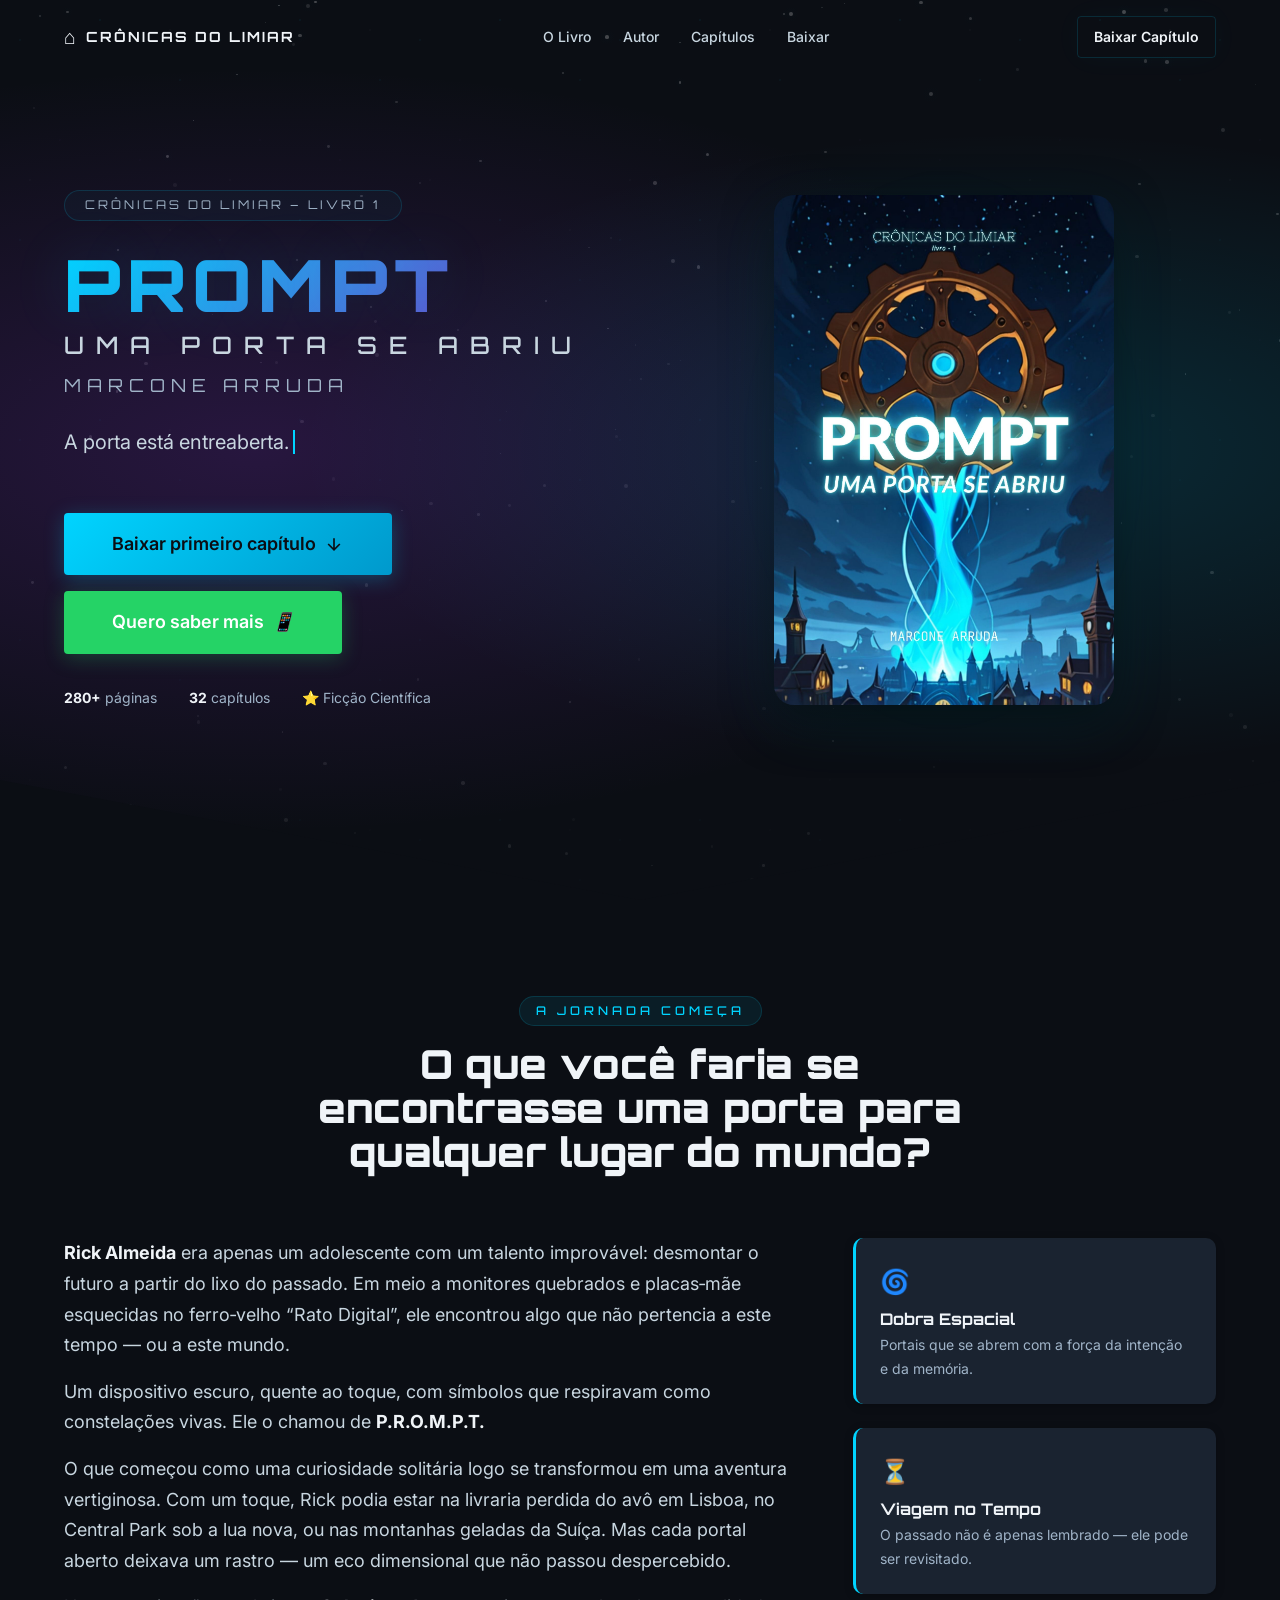
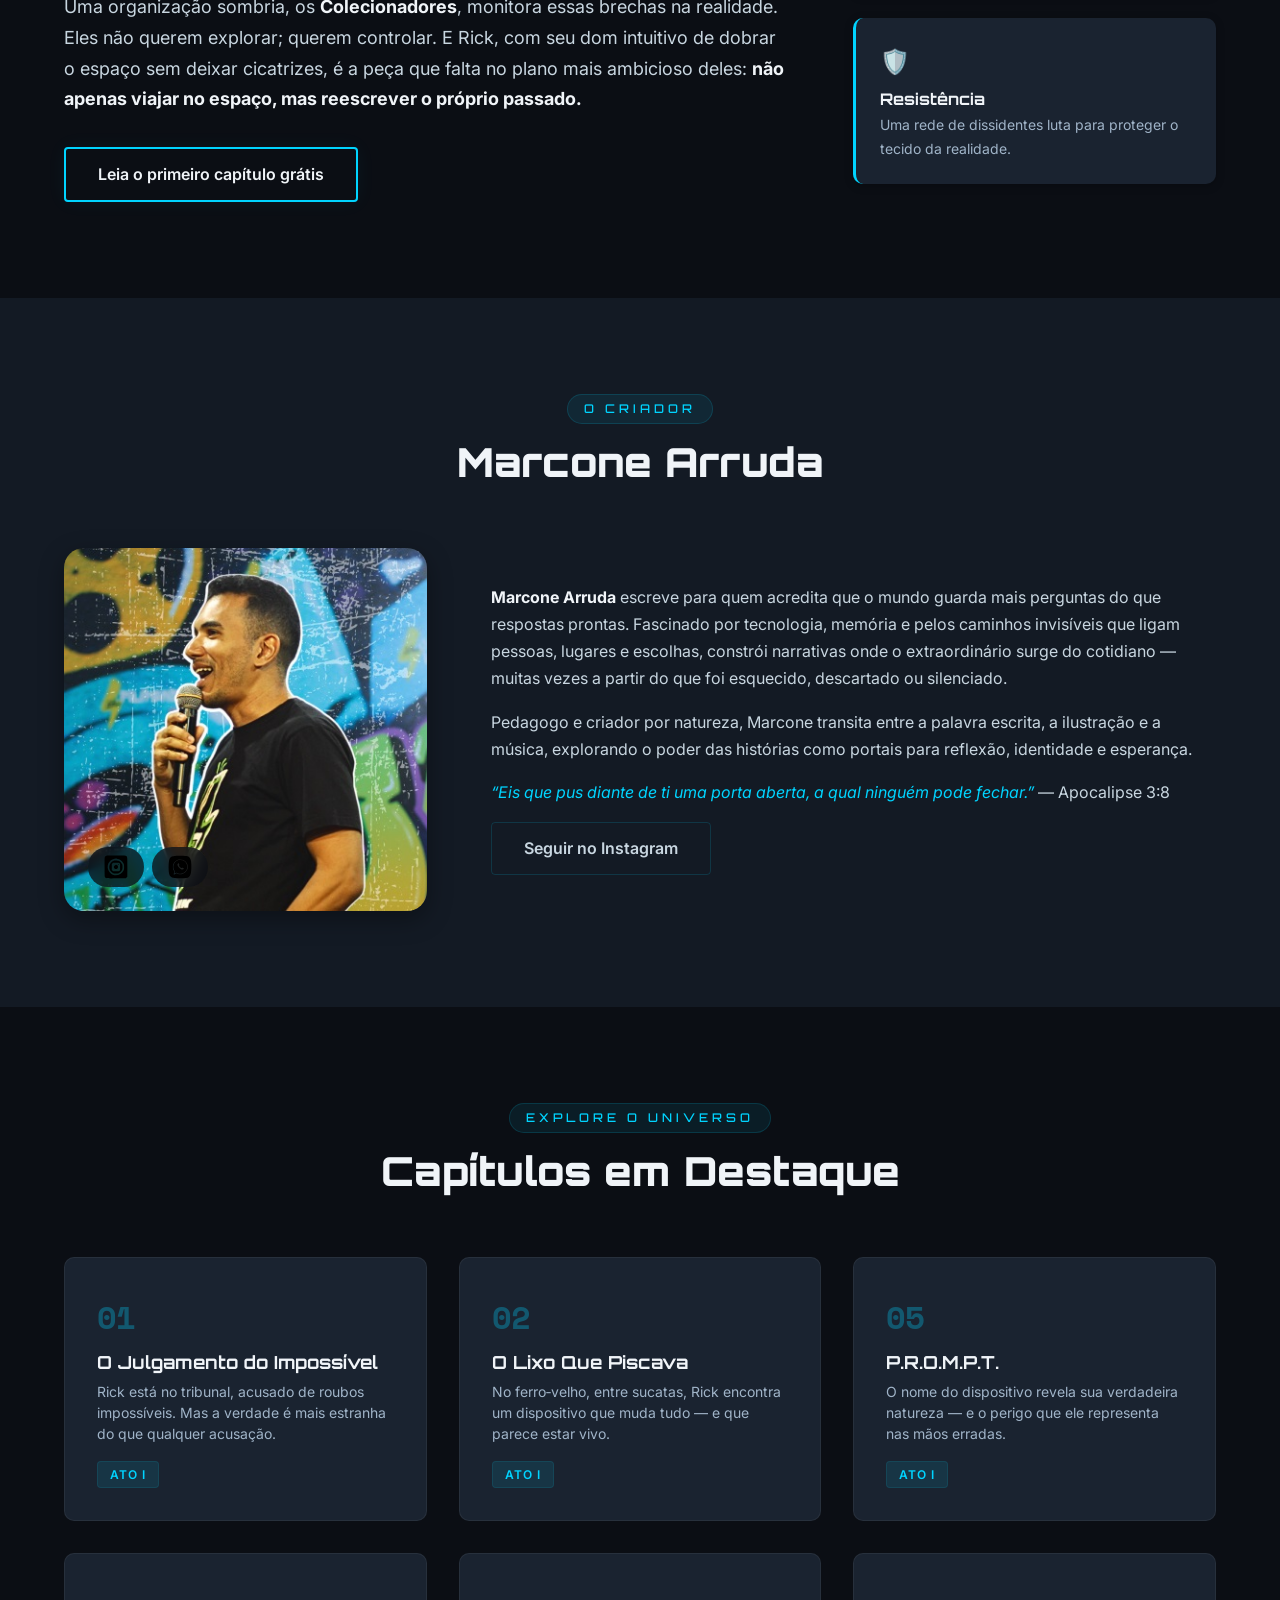
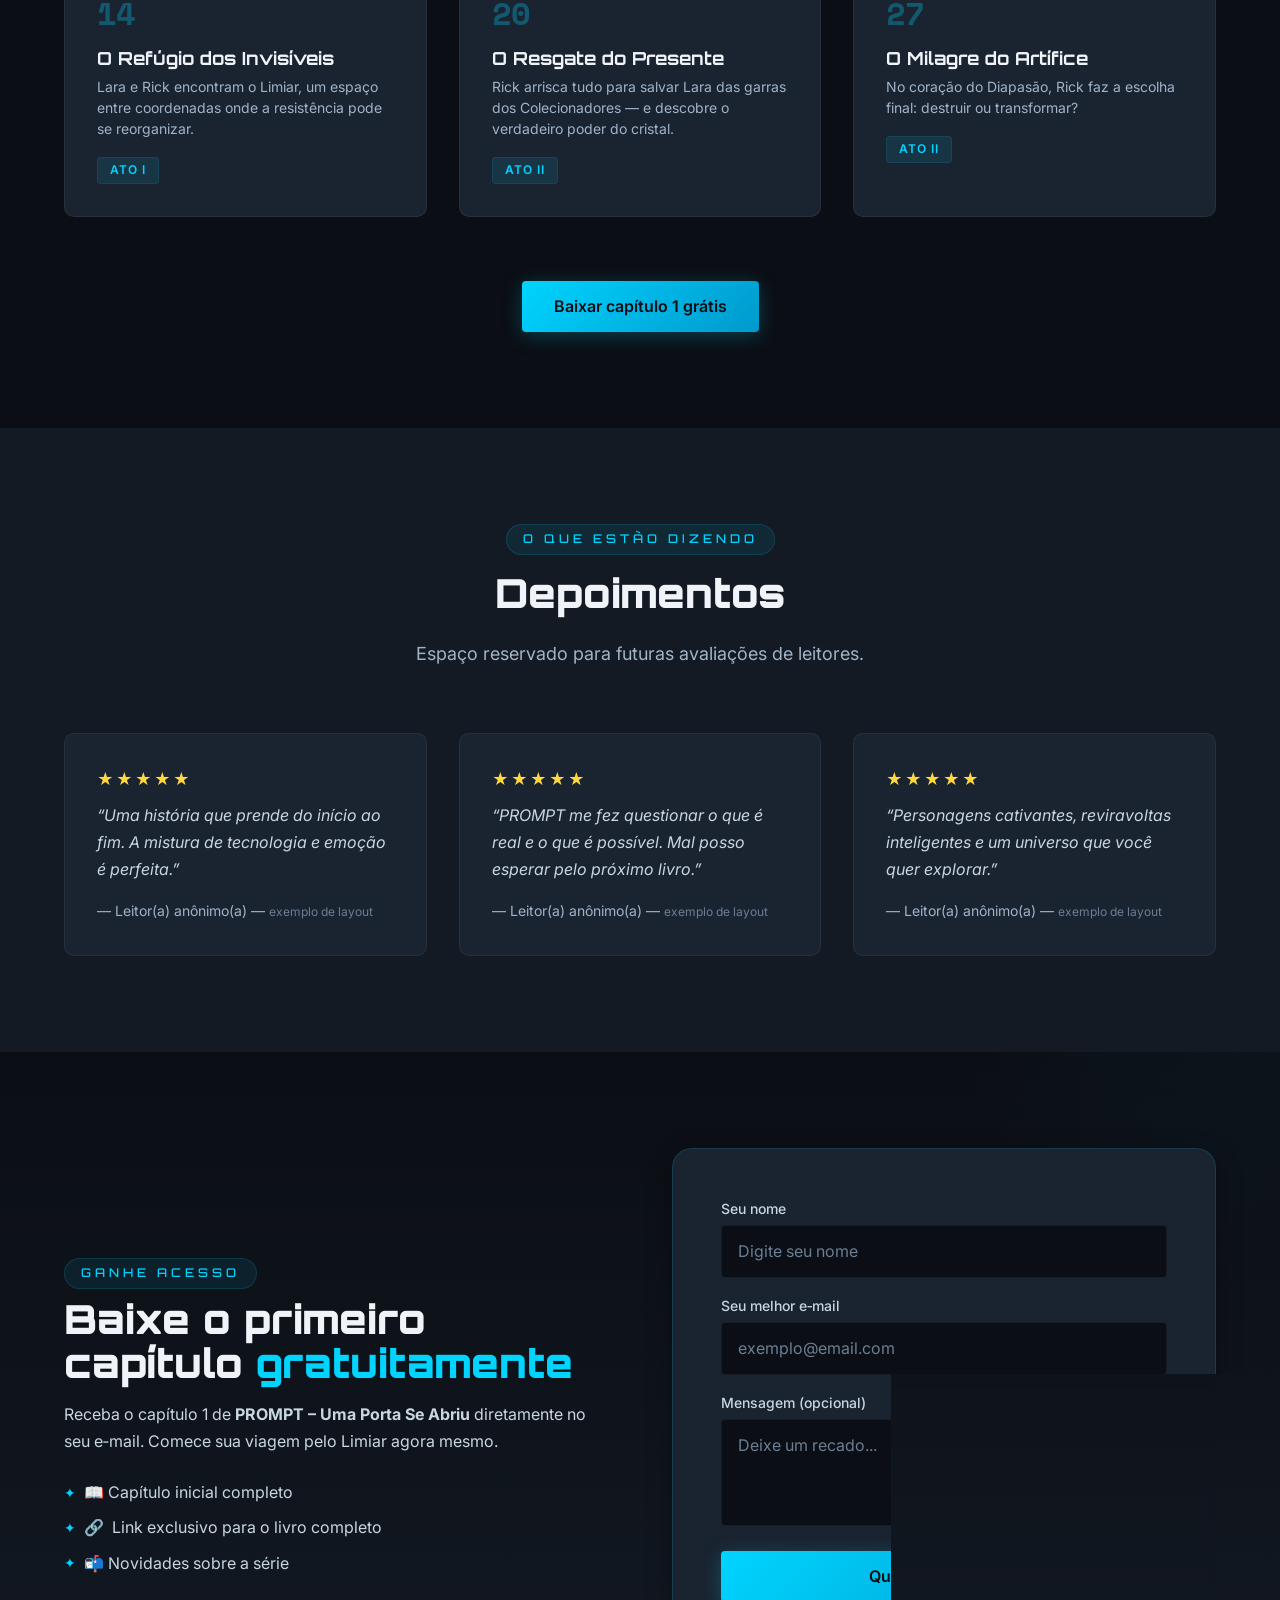
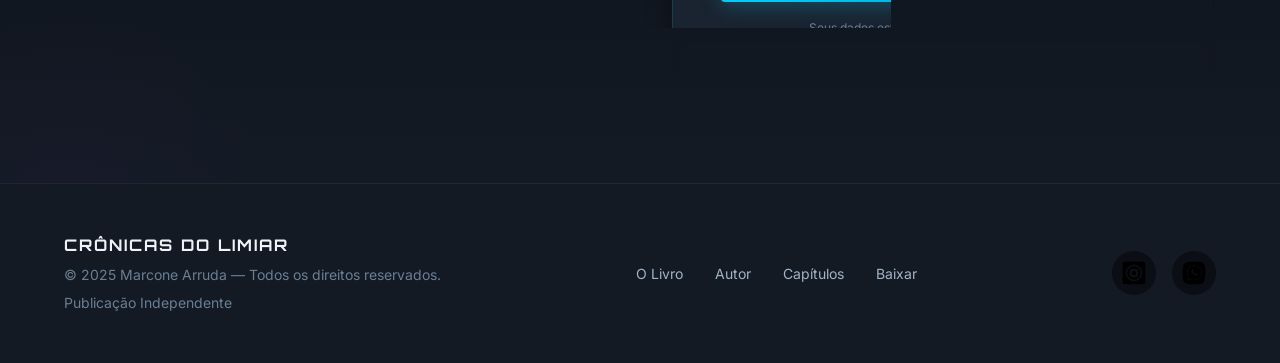
==== commit 12e9eb35: "Update index.html" ====
--- a/index.html
+++ b/index.html
@@ -319,8 +319,7 @@
                     <form id="captureForm" action="https://api.staticforms.dev/submit" method="POST" novalidate>
                         <input type="hidden" name="apiKey" value="sf_b28b453bf885be88f89f8e34" />
                         <input type="hidden" name="subject" value="Novo lead - PROMPT" />
-                        <input type="hidden" name="redirectTo" value="https://marconearruda.com.br/obrigado" />
-
+                        
                         <div class="form-group">
                             <label for="formName">Seu nome</label>
                             <input type="text" id="formName" name="name" placeholder="Digite seu nome" required />
@@ -363,14 +362,14 @@
                 </ul>
             </nav>
             <div class="footer__social">
-    <a href="https://www.instagram.com/marconearruda.autor/#" target="_blank" rel="noopener" aria-label="Instagram">
-        <img src="assets/icons/instagram.svg" alt="Instagram" width="24" height="24" loading="lazy" />
-    </a>
-    <a href="https://wa.link/zy3h8a" target="_blank" rel="noopener" aria-label="WhatsApp">
-        <img src="assets/icons/whatsapp.svg" alt="WhatsApp" width="24" height="24" loading="lazy" onerror="this.style.display='none'; this.nextElementSibling.style.display='inline';" />
-        <span class="social-fallback" style="display:none; font-size:24px;">📱</span>
-    </a>
-</div>
+               <a href="https://www.instagram.com/marconearruda.autor/#" target="_blank" rel="noopener" aria-label="Instagram">
+                 <img src="assets/icons/instagram.svg" alt="Instagram" width="28" height="28" loading="lazy" />
+                </a>
+                <a href="https://wa.link/zy3h8a" target="_blank" rel="noopener" aria-label="WhatsApp">
+                <img src="assets/icons/whatsapp.svg" alt="WhatsApp" width="28" height="28" loading="lazy" />
+                </a>
+            </div>
+        </div>
     </footer>
 
     <!-- ============================================================
@@ -384,10 +383,11 @@
 
     <!-- Service Worker -->
     <script>
-        if ('serviceWorker' in navigator) {
-            navigator.serviceWorker.register('/service-worker.js')
-                .then(() => console.log('Service Worker registrado com sucesso.'));
-        }
-    </script>
+    if ('serviceWorker' in navigator) {
+        navigator.serviceWorker.register('/ebook-prompt/service-worker.js')
+            .then(() => console.log('Service Worker registrado.'))
+            .catch(err => console.warn('Service Worker não registrado:', err));
+    }
+</script>
 </body>
-</html>+</html>
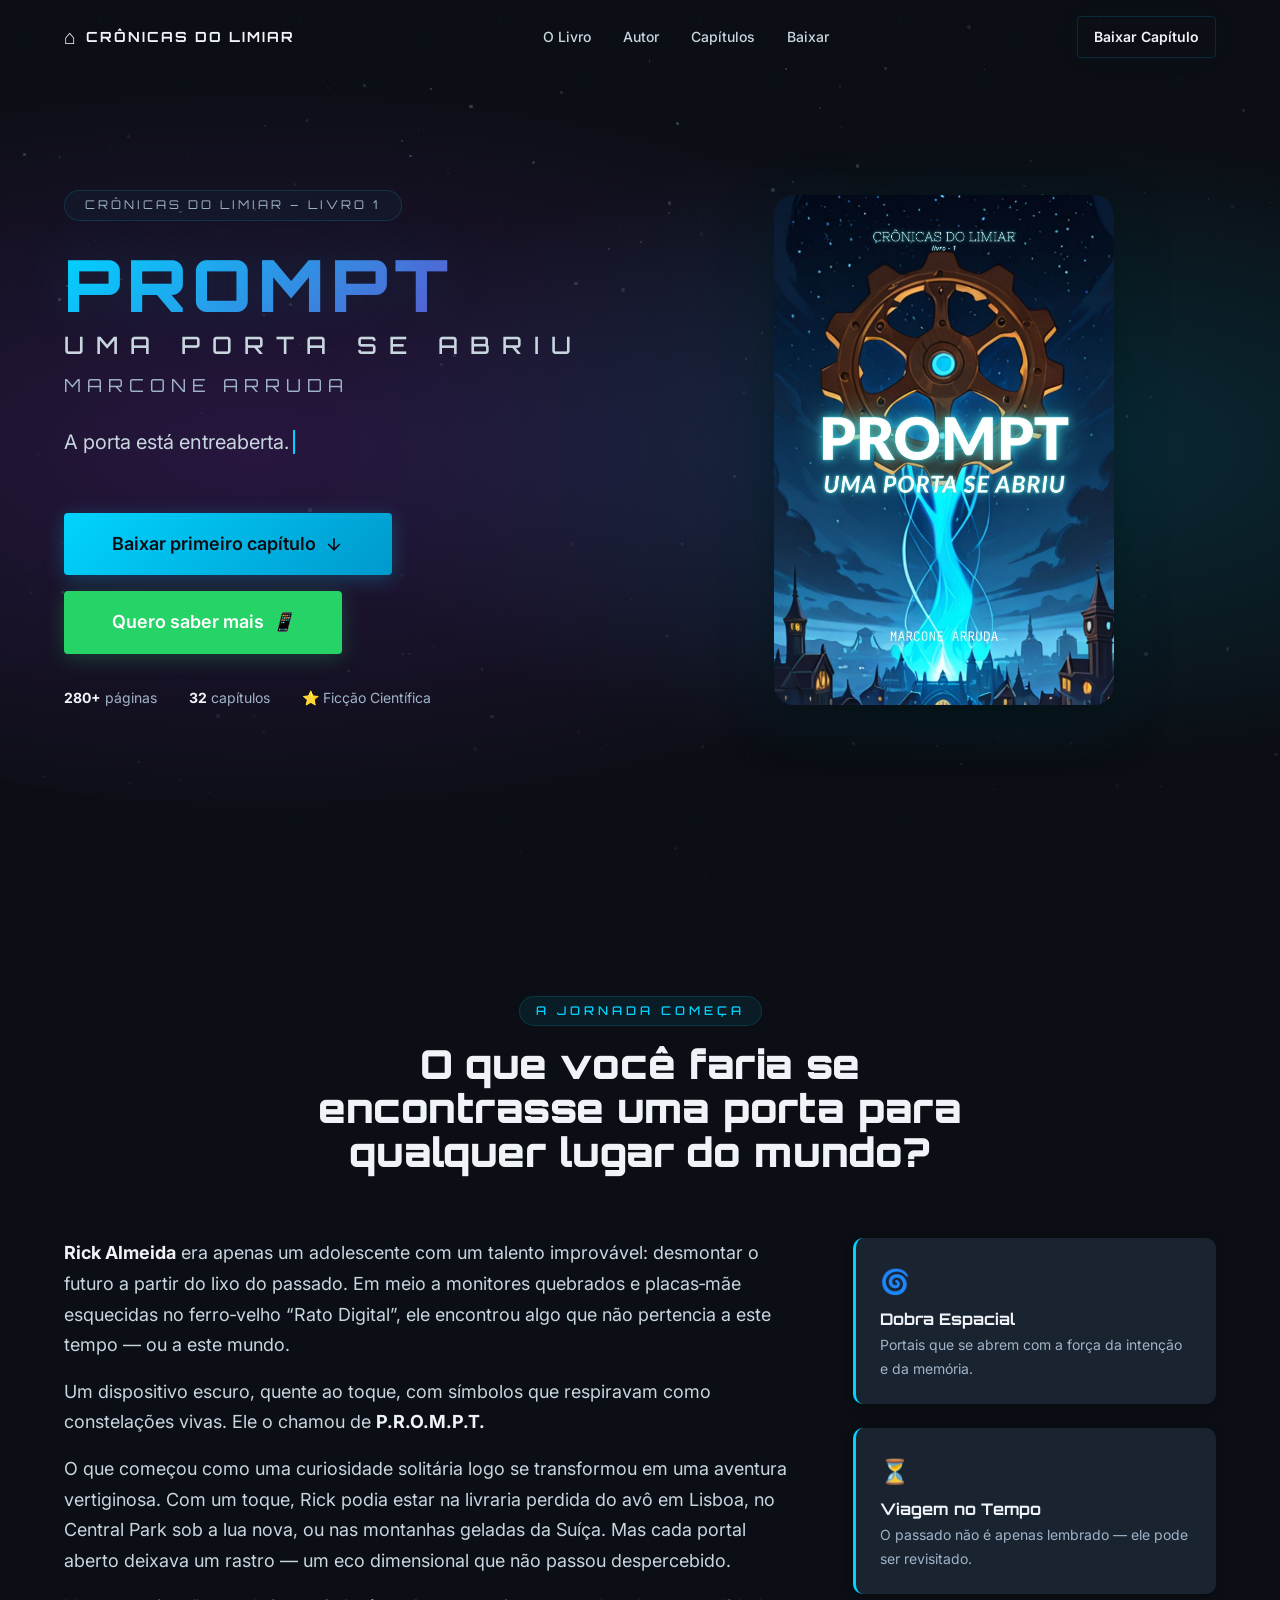
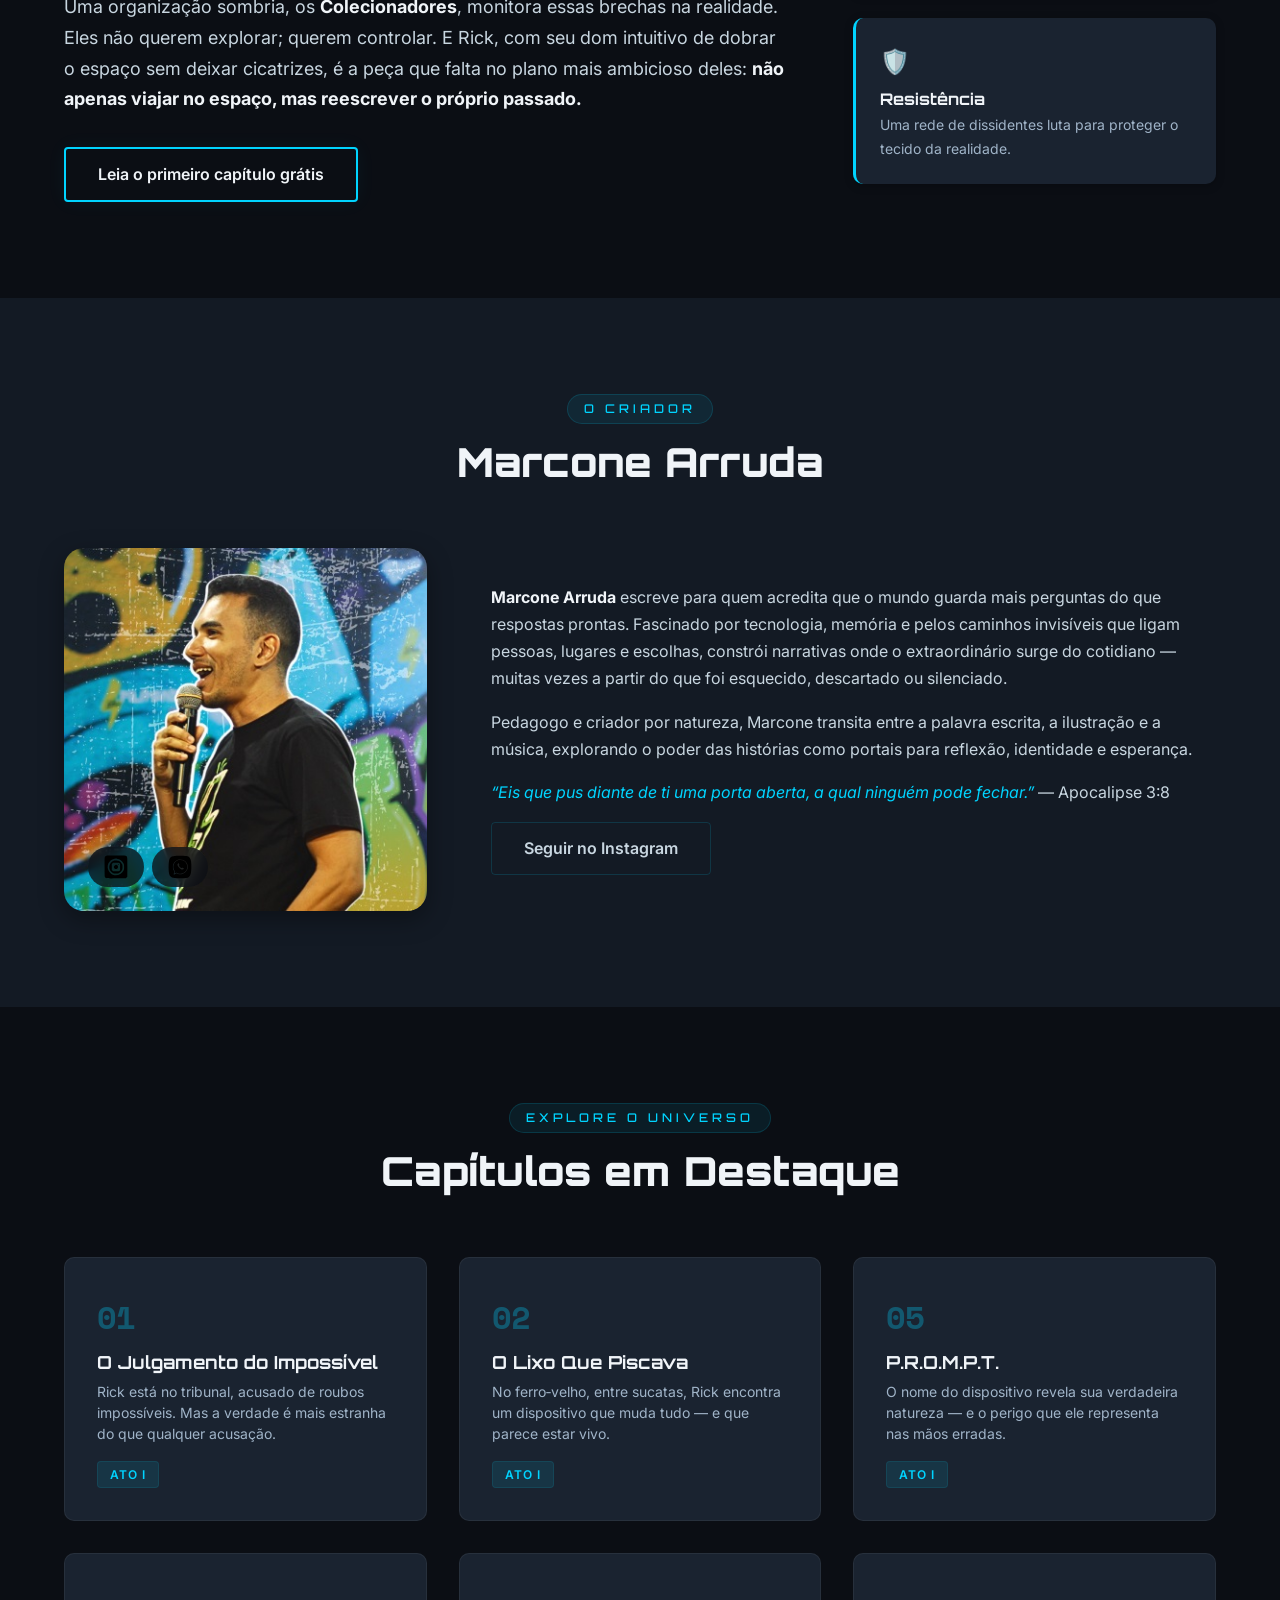
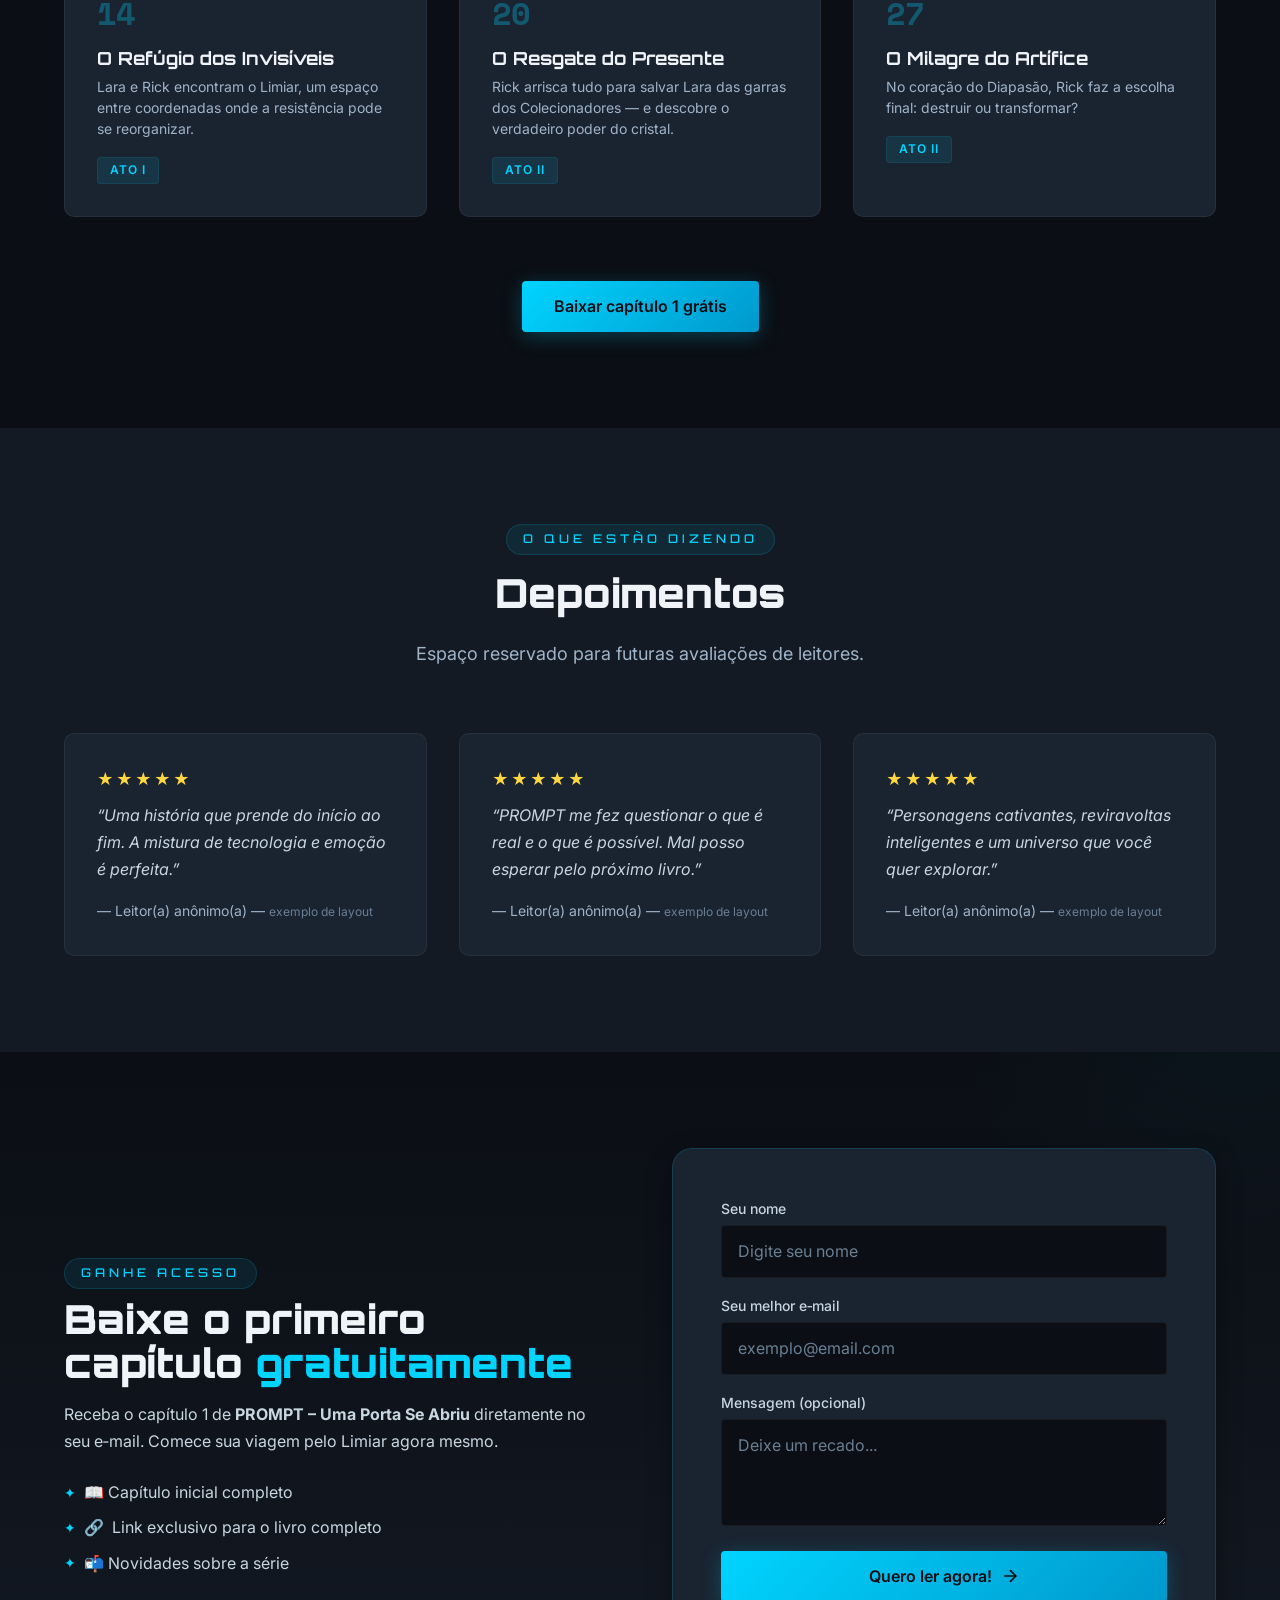
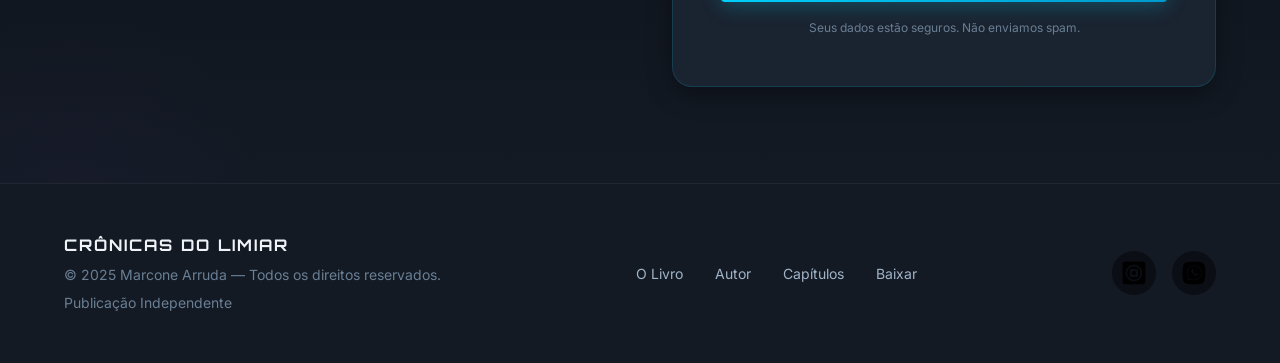
==== commit c3c882af: "Update index.html" ====
--- a/index.html
+++ b/index.html
@@ -41,8 +41,8 @@
     </script>
 
     <!-- Favicon -->
-    <link rel="icon" href="favicon.ico" type="image/x-icon" />
-    <link rel="apple-touch-icon" href="assets/icons/icon-192.png" />
+    <link rel="icon" href="assets/icons/favicon.ico" type="image/x-icon">
+    <link rel="apple-touch-icon" href="assets/icons/apple-touch-icon.png">
 
     <!-- Pré-conexão e pré-carregamento -->
     <link rel="preconnect" href="https://fonts.googleapis.com" />
